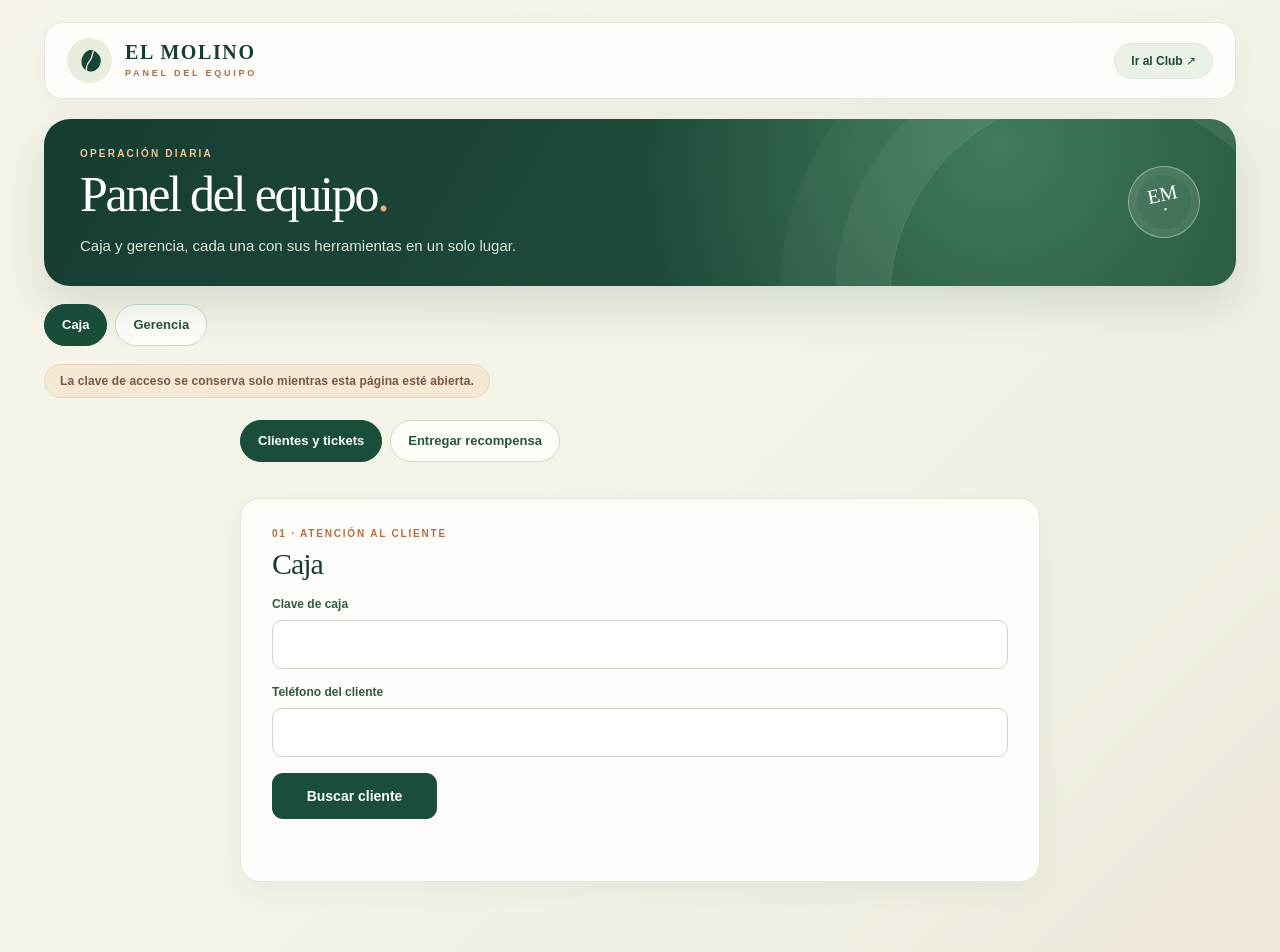
==== web/staff.html @ da28e6a2 "Simplify staff panel into task views" ====
<!doctype html>
<html lang="es-MX">
  <head>
    <meta charset="utf-8">
    <meta name="viewport" content="width=device-width, initial-scale=1">
    <meta name="robots" content="noindex">
    <title>El Molino · Equipo</title>
    <style>
      body{margin:0;background:#f5f2e9;color:#173d33;font:16px Arial,sans-serif}
      .staff-shell{max-width:1240px;margin:auto;padding:24px}
      .staff-header{display:flex;align-items:center;justify-content:space-between;gap:20px}
      .brand{display:inline-flex;align-items:center;gap:12px;text-decoration:none;color:inherit}
      .brand-mark{display:inline-grid;place-items:center;width:44px;height:44px;flex:none;border-radius:50%;background:#e7eddd;color:#173d33}
      .brand-mark svg{display:block;width:26px;height:26px}
      .brand-wordmark strong,.brand-wordmark small{display:block}
      .staff-workspace{max-width:800px;margin:auto}.staff-workspace>div{min-width:0}.card{padding:26px;margin-bottom:20px;border:1px solid #e3e7dc;border-radius:18px;background:#fffdf8}
      input,select,textarea{max-width:100%}
      @media(max-width:720px){.staff-shell{padding:16px}}
    </style>
    <link rel="stylesheet" href="./styles.css">
    <link rel="stylesheet" href="./staff.css">
    <script src="./staff.js" defer></script>
  </head>
  <body class="staff-page">
    <main class="staff-shell">
      <header class="staff-header site-header"><div class="brand"><span class="brand-mark" aria-hidden="true"><svg viewBox="0 0 64 64"><path d="M33 8c-14 5-23 17-21 31 2 13 15 21 28 16 13-5 20-18 15-31C50 11 41 7 33 8Z" fill="currentColor"/><path d="M46 13c-4 7-6 13-15 19-9 6-13 11-13 18" fill="none" stroke="#f8f2e6" stroke-width="3" stroke-linecap="round"/></svg></span><span class="brand-wordmark"><strong>EL MOLINO</strong><small>PANEL DEL EQUIPO</small></span></div><a href="./index.html">Ir al Club <span aria-hidden="true">↗</span></a></header>
      <div class="staff-intro"><div><p class="eyebrow">OPERACIÓN DIARIA</p><h1>Panel del equipo<span class="welcome-dot">.</span></h1><p class="muted">Caja y gerencia, cada una con sus herramientas en un solo lugar.</p></div><div class="staff-intro-mark" aria-hidden="true">EM<br>·</div></div>
      <nav class="staff-tabs" aria-label="Área de trabajo"><button type="button" class="active" data-staff-view="cashier-view" aria-pressed="true">Caja</button><button type="button" data-staff-view="manager-view" aria-pressed="false">Gerencia</button></nav>
      <p class="staff-security">La clave de acceso se conserva solo mientras esta página esté abierta.</p>
      <p id="staff-file-notice" class="staff-file-notice" hidden>Vista previa. Para usar caja y gerencia, abre <strong>Club.bat</strong> y entra en <strong>http://127.0.0.1:8000/staff.html</strong>.</p>

      <div class="staff-workspace">
        <div id="cashier-view" class="staff-view">
          <nav class="cashier-tabs" aria-label="Tareas de caja"><button type="button" class="active" data-cashier-view="cashier-workflow" aria-pressed="true">Clientes y tickets</button><button type="button" data-cashier-view="redemption-section" aria-pressed="false">Entregar recompensa</button></nav>
          <div id="cashier-workflow">
          <section id="cashier-section" class="card">
            <p class="eyebrow">01 · ATENCIÓN AL CLIENTE</p><h2>Caja</h2>
            <label for="cashier-key">Clave de caja</label><input id="cashier-key" type="password" autocomplete="off">
            <form id="lookup-form">
              <label for="lookup-phone">Teléfono del cliente</label><input id="lookup-phone" type="tel" required>
              <button>Buscar cliente</button>
            </form>
            <p id="lookup-message" class="message" role="status"></p>
            <div id="cashier-customer" hidden><strong id="cashier-name"></strong><p><span id="cashier-points"></span> puntos · <span id="cashier-id"></span></p></div>
            <div id="cashier-purchases" hidden><h3>Últimos tickets</h3><p id="cashier-purchases-message" class="message" role="status"></p><div id="cashier-purchases-list" class="cashier-purchases-list"></div></div>
          </section>
          <section id="new-customer-section" class="card" hidden>
            <p class="eyebrow">NUEVO CLIENTE</p><h2>Registrar al Club</h2>
            <p class="muted">Pide el nombre y confirma el teléfono con el cliente.</p>
            <form id="new-customer-form">
              <label for="new-customer-name">Nombre</label><input id="new-customer-name" autocomplete="name" required maxlength="160">
              <label for="new-customer-phone">Teléfono</label><input id="new-customer-phone" type="tel" autocomplete="tel" required maxlength="40">
              <label class="signup-consent"><input id="new-customer-consent" type="checkbox"><span>El cliente acepta recibir novedades y promociones.</span></label>
              <button>Registrar cliente</button>
            </form>
            <p id="new-customer-message" class="message" role="status"></p>
          </section>
          <section id="purchase-section" class="card" hidden>
            <p class="eyebrow">REGISTRO DE VENTA</p><h2>Registrar compra</h2>
            <form id="purchase-form">
              <label for="ticket">Número de ticket</label><div class="ticket-lookup-row"><input id="ticket" required maxlength="120"><button id="load-wansoft-ticket" type="button" class="secondary">Buscar en Wansoft</button></div>
              <div id="wansoft-preview" class="wansoft-preview" hidden><strong>Ticket encontrado</strong><p id="wansoft-summary"></p><ul id="wansoft-items"></ul><button id="assign-wansoft-ticket" type="button">Asignar puntos de este ticket</button></div>
              <p id="wansoft-message" class="message" role="status"></p>
              <div id="purchase-items" class="purchase-items"></div>
              <button id="add-purchase-item" type="button" class="secondary">+ Añadir producto</button>
              <p class="purchase-total">Total del ticket <output id="purchase-total">0.00 MXN</output></p>
              <button id="purchase-submit">Registrar ticket</button>
            </form>
            <template id="purchase-item-template"><div class="purchase-item">
              <div class="purchase-item-heading"><strong>Producto</strong><button type="button" class="remove-purchase-item">Quitar</button></div>
              <label>Nombre del producto<input class="item-product" required maxlength="180"></label>
              <div class="two-fields"><label>Cantidad<input class="item-quantity" type="number" min="0.001" step="0.001" value="1" required></label><label>Precio unitario (MXN)<input class="item-price" type="number" min="0" step="0.01" required></label></div>
            </div></template>
            <p class="muted">Revisa que el total coincida con el ticket antes de registrarlo.</p>
            <p id="purchase-message" class="message" role="status"></p>
          </section>
          </div>
          <section id="redemption-section" class="card" hidden>
            <p class="eyebrow">BENEFICIOS DEL CLUB</p><h2>Entregar recompensa</h2>
            <form id="redemption-form"><label for="redemption-code">Código de canje del cliente</label><input id="redemption-code" required><button>Verificar código</button></form>
            <p id="redemption-message" class="message" role="status"></p>
            <div id="redemption-details" hidden><strong id="redemption-reward"></strong><p><span id="redemption-customer"></span> · <span id="redemption-status"></span></p><button id="fulfill-redemption" type="button">Confirmar entrega</button></div>
          </section>
        </div>

        <div id="manager-view" class="staff-view" hidden>
          <section class="manager-access card"><p class="eyebrow">HERRAMIENTAS DE GERENCIA</p><h2>Gerencia</h2><label for="admin-key">Clave de gerencia</label><input id="admin-key" type="password" autocomplete="off"></section>
          <nav class="manager-tabs" aria-label="Herramientas de gerencia"><button type="button" class="active" data-manager-view="manager-section" aria-pressed="true">Clientes</button><button type="button" data-manager-view="reconciliation-section" aria-pressed="false">Tickets</button><button type="button" data-manager-view="rewards-section" aria-pressed="false">Recompensas</button><button type="button" data-manager-view="campaigns-section" aria-pressed="false">Campañas</button></nav>
          <section id="manager-section" class="card">
            <p class="eyebrow">CONOCE A TUS CLIENTES</p><h2>Clientes</h2>
            <label for="segment">Segmento</label><select id="segment"><option value="new">Nuevos</option><option value="active">Activos</option><option value="loyal">Frecuentes</option><option value="at_risk">En riesgo</option></select>
            <button id="load-audience" type="button">Ver audiencia</button>
            <button id="load-actions" type="button" class="secondary">Ver recomendaciones</button>
            <p id="manager-message" class="message" role="status"></p>
            <div id="manager-results" class="staff-results"></div>
          </section>
          <section id="reconciliation-section" class="card" hidden>
            <p class="eyebrow">CONTROL DE PUNTOS</p><h2>Revisión de tickets</h2>
            <p class="muted">Compara los últimos 50 tickets acreditados con las ventas cargadas desde Wansoft. Solo muestra diferencias; no modifica puntos.</p>
            <button id="load-reconciliation" type="button">Revisar tickets</button>
            <p id="reconciliation-message" class="message" role="status"></p>
            <div id="reconciliation-tools" class="reconciliation-tools" hidden>
              <label for="reconciliation-filter">Mostrar</label>
              <select id="reconciliation-filter">
                <option value="all">Todas las diferencias</option>
                <option value="pending_import">Pendientes de importar</option>
                <option value="amount_mismatch">Importe diferente</option>
                <option value="items_mismatch">Productos diferentes</option>
                <option value="unverifiable">Número no verificable</option>
              </select>
              <button id="export-reconciliation" type="button" class="secondary">Descargar CSV</button>
            </div>
            <div id="reconciliation-results" class="staff-results"></div>
          </section>
          <section id="rewards-section" class="card" hidden>
            <p class="eyebrow">RECOMPENSAS</p><h2>Nueva recompensa</h2>
            <form id="reward-form"><label for="reward-name">Nombre</label><input id="reward-name" required><label for="reward-cost">Costo en puntos</label><input id="reward-cost" type="number" min="1" step="1" required><button>Crear recompensa</button></form>
            <p id="reward-message" class="message" role="status"></p>
          </section>
          <section id="campaigns-section" class="card" hidden>
            <p class="eyebrow">COMUNICACIÓN</p><h2>Campaña por segmento</h2>
            <form id="campaign-form"><label for="campaign-name">Nombre</label><input id="campaign-name" required><label for="campaign-segment">Segmento</label><select id="campaign-segment"><option value="new">Nuevos</option><option value="active">Activos</option><option value="loyal">Frecuentes</option><option value="at_risk">En riesgo</option></select><label for="campaign-channel">Canal</label><select id="campaign-channel"><option value="push">Club</option><option value="sms">SMS y Club</option><option value="email">Email (solo en Club)</option></select><label for="campaign-text">Mensaje</label><textarea id="campaign-text" rows="3" required></textarea><button>Crear borrador</button></form>
            <p class="muted">Activar una campaña la muestra en el Club. Si eliges SMS, el envío se inicia después, por separado, y puede generar cargos.</p>
            <p id="campaign-message" class="message" role="status"></p>
            <div class="campaign-list-section"><h3>Campañas creadas</h3>
            <button id="load-campaigns" type="button">Actualizar lista</button>
            <p id="campaign-list-message" class="message" role="status"></p>
            <div id="campaign-list" class="staff-results"></div>
            </div>
          </section>
        </div>
      </div>
    </main>
  </body>
</html>
---- web/styles.css ----
:root{font-family:Arial,Helvetica,sans-serif;color:#173d33;background:#f7f3ea;font-synthesis:none}
*{box-sizing:border-box}
[hidden]{display:none!important}
html{scroll-behavior:smooth}
body{margin:0;min-width:320px;background:radial-gradient(circle at 90% 4%,#e8e6d6 0,transparent 27%),#f7f3ea}
button,input,select,textarea{font:inherit}
button{cursor:pointer}
a{color:inherit}
:focus-visible{outline:3px solid #d2894b;outline-offset:3px}
.shell{max-width:1160px;margin:auto;padding:28px 34px 20px;min-height:100vh}
.site-header{display:flex;align-items:center;justify-content:space-between;border-bottom:1px solid #ced9cc;padding-bottom:22px}
.brand{display:inline-flex;align-items:center;gap:13px;color:#173d33;text-decoration:none}
.brand-mark{display:grid;place-items:center;width:45px;height:45px;color:#174637;background:#e8eddd;border-radius:50%}
.brand-mark svg{width:28px;height:28px;transform:rotate(-18deg)}
.brand-wordmark strong,.brand-wordmark small{display:block;line-height:1.08}
.brand-wordmark strong{font-family:Georgia,serif;font-size:20px;letter-spacing:.08em}
.brand-wordmark small{margin-top:5px;font-size:9px;font-weight:800;letter-spacing:.31em;color:#a66d46}
.header-kicker,.eyebrow,.site-footer,.panel-topline{font-size:10px;font-weight:800;letter-spacing:.19em;text-transform:uppercase}
.header-kicker{color:#8a7868}
h1,h2,h3,p{margin-top:0}
h1,h2,h3{font-family:Georgia,'Times New Roman',serif;font-weight:normal;letter-spacing:-.035em}
h1{font-size:clamp(42px,5.2vw,72px);line-height:1.03}
h2{font-size:30px;line-height:1.15}
h3{font-size:21px;line-height:1.2}
.muted{color:#6d796e;line-height:1.58}
.eyebrow{color:#b86c41;margin-bottom:15px}
.login-layout{min-height:620px;display:grid;grid-template-columns:minmax(0,1.12fr) minmax(355px,.88fr);align-items:center;gap:56px;padding:55px 0 65px}
.login-story{position:relative;min-height:510px;padding-top:15px;overflow:hidden}
.login-story h1{max-width:600px;position:relative;z-index:1;margin-bottom:23px}
.login-story h1 em{font-style:italic;color:#c07149}
.story-copy{max-width:460px;position:relative;z-index:1;font-size:17px;line-height:1.7;color:#587063}
.story-steps{position:relative;z-index:1;display:flex;flex-wrap:wrap;gap:12px;margin-top:34px;max-width:520px}
.story-steps span{padding:10px 13px;border:1px solid #cbd7c9;background:#f7f3ead9;border-radius:999px;color:#416053;font-size:12px;font-weight:700;white-space:nowrap}
.story-steps b{color:#b86942;margin-right:5px}
.coffee-art{position:absolute;right:-45px;bottom:-85px;width:430px;height:430px;border-radius:50%;background:#dfebd9;opacity:.9}
.art-ring{position:absolute;border:1px solid #a8bca8;border-radius:50%}.ring-one{inset:35px}.ring-two{inset:75px}
.art-bean{position:absolute;width:91px;height:151px;background:#19513e;border-radius:50%;transform:rotate(36deg);box-shadow:inset -10px -12px 0 #2c6b51}
.art-bean:after{content:"";position:absolute;left:48%;top:9%;height:80%;width:3px;border-radius:50%;background:#ead9ac;transform:rotate(9deg)}
.bean-one{left:120px;top:109px}.bean-two{left:205px;top:190px;transform:rotate(116deg) scale(.72)}.bean-three{left:60px;top:230px;transform:rotate(-18deg) scale(.55)}
.coffee-art span{position:absolute;top:90px;right:106px;color:#c47f54;font-size:37px;transform:rotate(-15deg)}
.card{background:#fffcf7;border:1px solid #e9e9de;border-radius:22px;box-shadow:0 18px 46px #123d2b0a}
.login-panel{padding:34px 36px 25px;position:relative;z-index:2}
.panel-topline{display:flex;justify-content:space-between;color:#ac7c5b;margin-bottom:56px}
.login-panel h2{font-size:38px;margin:0 0 12px}
.login-panel>.muted{margin-bottom:34px}
label{display:block;font-size:12px;font-weight:800;color:#375348;margin:20px 0 9px}
input,select,textarea{width:100%;border:1px solid #cbd9cd;background:#fff;border-radius:10px;padding:14px 15px;font-size:15px;color:#173d33;min-height:49px}
input::placeholder{color:#9aa69c}
input:focus,select:focus,textarea:focus{border-color:#2e6d52;outline:3px solid #b2d0bb80}
button{border:0;border-radius:10px;background:#1b4d3b;color:#fff;padding:13px 18px;font-size:14px;font-weight:800;min-height:46px;transition:transform .15s,background .15s}
button:hover:not(:disabled){transform:translateY(-1px);background:#296149}
button:disabled{background:#c8d0c7;color:#617367;cursor:not-allowed}
.button-primary{width:100%;display:flex;align-items:center;justify-content:space-between;margin-top:22px}
.online-club-link{display:flex;align-items:center;justify-content:space-between;gap:12px;margin-top:17px;padding:14px 17px;border-radius:10px;background:#1b4d3b;color:#fff;font-size:14px;font-weight:800;text-decoration:none}.online-club-link:hover{background:#296149}.online-club-link[hidden]{display:none}
.link{background:transparent;color:#35654c;padding:7px 0;text-decoration:underline;min-height:auto}
.link:hover:not(:disabled){background:transparent;color:#143e2d;transform:none}
.code-actions{display:flex;flex-wrap:wrap;justify-content:space-between;align-items:center;gap:4px 14px;margin-top:8px}
.resend-code{display:block;margin-top:8px;font-size:12px;text-align:left}
.resend-code:disabled{background:transparent;color:#89958c;text-decoration:none}
.message{min-height:20px;margin:14px 0 0;font-size:13px;line-height:1.5;color:#2f7653}
.error{color:#a94132!important}
.panel-footer{border-top:1px solid #e9e9de;padding-top:18px;margin-top:25px;color:#9e8975;font-size:11px;text-align:center}
.auth-switch{display:block;margin:8px auto 0;font-size:12px}#show-registration{width:100%;display:flex;align-items:center;justify-content:space-between;gap:12px;margin-top:18px;padding:12px 15px;background:#eef3e9;border:1px solid #cbd9cd;color:#1b4d3b;text-align:left;font-size:13px}#show-registration:hover:not(:disabled){background:#e1ecde}.form-hint{margin:16px 0 4px;font-size:13px;line-height:1.5;color:#587063}.signup-consent{display:flex;align-items:start;gap:10px;font-size:12px;font-weight:normal;line-height:1.5}.signup-consent input{width:17px;height:17px;min-height:0;flex:none;margin:0;accent-color:#1b4d3b}
.site-footer{display:flex;justify-content:space-between;gap:12px;border-top:1px solid #ced9cc;padding:25px 0;color:#897c6c;font-size:9px}
.welcome{display:flex;justify-content:space-between;align-items:start;gap:20px;padding-top:56px}
.welcome h1{font-size:clamp(38px,4vw,58px);margin:0 0 8px}.welcome .muted{margin:0}.welcome-dot{color:#c0774b}
.points-card{position:relative;overflow:hidden;min-height:300px;margin:38px 0 24px;padding:35px 42px;border-radius:24px;background:linear-gradient(115deg,#183f34,#226148);color:#f8f5e9;box-shadow:0 20px 50px #173d3330}
.points-content{position:relative;z-index:1;display:flex;flex-direction:column;align-items:start}.points-card .eyebrow{color:#eac396;margin:0 0 25px}
.points-label{font-size:14px;color:#d5e4d6}.points-card strong{font-family:Georgia,serif;font-size:clamp(82px,10vw,136px);line-height:1.05;font-weight:normal;letter-spacing:-.07em}
.points-hint{font-size:13px;color:#cfddce}.points-stamp{position:absolute;z-index:1;right:37px;top:35px;width:74px;height:74px;display:grid;place-items:center;border:1px solid #b9d4bd;border-radius:50%;font-size:10px;line-height:1.15;letter-spacing:.1em;text-align:center;color:#dae8d3;transform:rotate(13deg)}
.points-art{position:absolute;width:520px;height:520px;border:1px solid #ffffff25;border-radius:50%;right:-90px;top:-125px}.points-art:before,.points-art:after{content:"";position:absolute;border:1px solid #ffffff25;border-radius:50%}.points-art:before{inset:45px}.points-art:after{inset:95px}.points-art i{position:absolute;width:95px;height:145px;border-radius:50%;background:#ffffff13;transform:rotate(35deg)}.points-art i:nth-child(1){top:155px;left:130px}.points-art i:nth-child(2){top:65px;left:280px}.points-art i:nth-child(3){top:310px;left:325px}
.section-nav{display:flex;gap:8px;overflow:auto;padding:4px 0 19px;border-bottom:1px solid #d7dfd3;margin-bottom:28px;scrollbar-width:none}.section-nav a{flex:none;text-decoration:none;color:#557164;padding:10px 16px;border-radius:999px;font-size:12px;font-weight:800}.section-nav a:hover,.section-nav a:focus{background:#e5eedf;color:#1b4d3b}
.club-grid{display:grid;grid-template-columns:minmax(0,1.55fr) minmax(290px,.85fr);align-items:start;gap:34px;margin-bottom:65px}.club-main{min-width:0}.content-section{margin-bottom:38px;scroll-margin-top:25px}
.section-heading{display:flex;align-items:end;gap:18px;margin:0 0 18px}.section-heading .eyebrow{margin-bottom:7px}.section-heading h2{margin:0}.section-rule{flex:1;height:1px;background:#d4ddd1;margin-bottom:7px}
.purchases{display:grid;gap:12px;color:#69766b;font-size:13px}.purchase{padding:20px 23px;border:1px solid #e4e7dc;border-radius:16px;background:#fffcf7;box-shadow:0 5px 17px #173d3308}.purchase-heading{display:flex;justify-content:space-between;align-items:baseline;gap:16px}.purchase h3{font-size:19px;margin:0}.purchase-heading strong{color:#173d33;white-space:nowrap}.purchase-products{color:#69766b;line-height:1.5;margin:12px 0}.purchase-points{display:inline-block;padding:6px 10px;border-radius:999px;background:#e8eddd;color:#266348;font-size:12px;font-weight:800}
.campaigns,.rewards{display:grid;gap:12px}.campaign,.reward{border-radius:16px;padding:23px;background:#fffcf7;border:1px solid #e4e7dc;box-shadow:0 5px 17px #173d3308}.campaign{background:#efe4d2;border-color:#e4d4bd}.campaign .eyebrow{margin-bottom:10px}.campaign h3,.reward h3{margin:0 0 8px}.campaign p:not(.eyebrow),.reward p{color:#69766b;font-size:13px;line-height:1.5;margin:0}.campaign button{margin-top:18px;background:#bf7048}.reward{display:flex;justify-content:space-between;align-items:center;gap:20px}.reward strong{display:block;color:#bf7048;margin-top:15px;font-size:12px;letter-spacing:.06em;overflow-wrap:anywhere}.reward button{flex:none;background:#bb7048;white-space:nowrap}.reward button:hover:not(:disabled){background:#a65e39}.reward button:disabled{background:#e2e4dc;color:#718071}
.profile{padding:28px;scroll-margin-top:25px}.profile .eyebrow{margin-bottom:7px}.profile h2{margin-bottom:9px}.profile>.muted{font-size:13px}.profile label{margin-top:16px}.profile .checkbox{display:flex;gap:10px;align-items:start;font-size:12px;line-height:1.5;font-weight:normal}.profile .checkbox input{width:17px;height:17px;min-height:0;margin:0;flex:none;accent-color:#1b4d3b}
@media(max-width:850px){.shell{padding:20px}.login-layout{gap:25px;grid-template-columns:minmax(0,1fr) minmax(320px,.9fr)}.login-story{min-height:480px}.coffee-art{width:330px;height:330px;right:-90px;bottom:-30px}.bean-one{left:100px;top:70px}.bean-two{left:170px;top:135px}.bean-three{left:30px;top:165px}.club-grid{grid-template-columns:1fr}.profile{max-width:none}}
@media(max-width:680px){.shell{padding:18px 17px}.site-header{padding-bottom:16px}.header-kicker{display:none}.brand-mark{width:39px;height:39px}.brand-wordmark strong{font-size:18px}.login-layout{display:block;padding:28px 0}.login-story{min-height:270px;padding:0}.login-story h1{font-size:clamp(39px,11vw,60px);margin-bottom:12px}.story-copy{font-size:14px;max-width:310px}.story-steps{gap:6px;margin-top:16px}.story-steps span{font-size:10px;padding:7px 9px}.coffee-art{width:250px;height:250px;right:-105px;bottom:-50px;opacity:.45}.art-bean{transform:scale(.7)}.bean-one{left:80px;top:30px}.bean-two{left:120px;top:95px}.bean-three{left:0;top:110px}.login-panel{padding:26px 23px}.panel-topline{margin-bottom:22px}.login-panel h2{font-size:32px}.welcome{padding-top:35px}.welcome h1{font-size:40px}.welcome .link{font-size:12px;white-space:nowrap}.points-card{min-height:240px;padding:28px 26px;margin-top:27px}.points-card strong{font-size:92px}.points-stamp{right:22px;top:24px;width:57px;height:57px;font-size:8px}.points-art{right:-300px}.club-grid{gap:0}.reward{align-items:start;flex-direction:column;gap:13px}.reward button{width:100%}.site-footer{font-size:8px}}
@media(max-width:380px){.story-steps span:last-child{display:none}.points-card strong{font-size:76px}.welcome h1{font-size:34px}}
---- web/staff.css ----
.staff-shell{max-width:1160px;min-height:100vh;margin:auto;padding:28px 34px 70px}
.staff-header a{font-size:12px;font-weight:800;text-decoration:none;color:#1b4d3b;border:1px solid #b9cbbd;border-radius:999px;padding:10px 16px;transition:background .15s}
.staff-header a:hover{background:#e5eedf}
.staff-intro{display:flex;align-items:center;justify-content:space-between;gap:30px;padding:47px 0 20px}
.staff-intro .eyebrow{margin-bottom:10px}.staff-intro h1{font-size:clamp(42px,4.8vw,62px);margin:0 0 8px}.staff-intro .muted{margin:0}
.staff-intro-mark{display:grid;place-items:center;width:105px;height:105px;flex:none;border-radius:50%;background:#dfeada;color:#276247;font-family:Georgia,serif;font-size:28px;line-height:.75;text-align:center;transform:rotate(-12deg)}
.staff-security{display:inline-block;padding:9px 15px;margin:0 0 29px;border:1px solid #d7dfd3;border-radius:999px;font-size:11px;font-weight:700;color:#597365}
.staff-workspace{display:grid;grid-template-columns:minmax(0,1fr) minmax(0,1fr);gap:24px;align-items:start}
.staff-workspace>div{display:grid;gap:20px;min-width:0}
.staff-workspace .card{padding:26px 28px}.staff-workspace h2{margin:0 0 14px;font-size:28px}.staff-workspace .eyebrow{margin:0 0 8px;font-size:9px}
.staff-workspace label{margin-top:16px}.staff-workspace form button{margin-top:16px}
.staff-workspace .signup-consent{display:flex;align-items:flex-start;gap:10px;font-weight:normal;line-height:1.4}
.staff-workspace .signup-consent input{width:17px;height:17px;min-height:17px;padding:0;margin:1px 0 0;flex:none}
.ticket-lookup-row{display:flex;align-items:stretch;gap:10px}.ticket-lookup-row input{min-width:0;flex:1}.staff-workspace .ticket-lookup-row button{margin:0;flex:none}.wansoft-preview{margin:14px 0 18px;padding:18px;border:1px solid #c8dac8;border-radius:14px;background:#eff5e9;color:#214b37}.wansoft-preview p{margin:8px 0;color:#536b59;font-size:13px}.wansoft-preview ul{margin:10px 0 16px;padding-left:20px;color:#3d5d47;font-size:13px;line-height:1.5}.staff-workspace .wansoft-preview button{margin:0}
.staff-workspace button{background:#1b4d3b}.staff-workspace button:hover:not(:disabled){background:#276149}.staff-workspace .secondary{background:#e5eedf;color:#1b4d3b;margin-left:8px}.staff-workspace .secondary:hover:not(:disabled){background:#d2e3ce}
.two-fields{display:grid;grid-template-columns:1fr 1fr;gap:12px}.two-fields label{min-height:28px}
.purchase-items{display:grid;gap:13px;margin-top:20px}.purchase-item{padding:17px;border:1px solid #dfE7dd;border-radius:14px;background:#f7f9f3}.purchase-item-heading{display:flex;align-items:center;justify-content:space-between;gap:12px;color:#204c38;font-size:13px}.staff-workspace .purchase-item-heading button{margin:0;padding:6px 9px;min-height:0;background:transparent;color:#9b513d;font-size:11px}.staff-workspace .purchase-item-heading button:hover:not(:disabled){background:#f4e8df}.purchase-item label{margin-top:11px}.purchase-item .two-fields label{min-height:0}.staff-workspace #add-purchase-item{margin:14px 0 0}.purchase-total{display:flex;align-items:center;justify-content:space-between;gap:12px;margin:18px 0 2px;padding-top:15px;border-top:1px solid #d9e3d9;font-size:13px;font-weight:800}.purchase-total output{font-size:18px;color:#1b4d3b}
.staff-workspace .muted{font-size:12px;margin:14px 0 0}.staff-workspace .message{margin-top:13px}
.staff-results{display:grid;gap:10px;margin-top:15px}.staff-result{padding:15px 17px;border-radius:12px;background:#f2f5ed;border:1px solid #e2e9dd}.staff-result strong{display:block;color:#204c38}.staff-result p{margin:7px 0 0;color:#6b7a6e;font-size:12px;line-height:1.5}.staff-result button{margin-top:13px;font-size:11px;padding:9px 11px;min-height:35px}
.reconciliation-result{overflow-wrap:anywhere}.reconciliation-badge{display:inline-block;margin-bottom:8px;padding:5px 9px;border-radius:999px;background:#f5e5ce;color:#835a31;font-size:10px;font-weight:800;letter-spacing:.03em}.reconciliation-result.amount_mismatch{border-color:#e7c6b6;background:#fff4ed}.reconciliation-result.amount_mismatch .reconciliation-badge{background:#f4d6c7;color:#8e3f2d}.reconciliation-result.unverifiable .reconciliation-badge{background:#e6e9dc;color:#586747}
.reconciliation-result.items_mismatch{border-color:#dfcda8;background:#fffaf0}.reconciliation-result.items_mismatch .reconciliation-badge{background:#f2e5c6;color:#735522}.reconciliation-differences{margin:10px 0 0;padding-left:19px;color:#5b665b;font-size:12px;line-height:1.55}.reconciliation-differences li+li{margin-top:3px}
.reconciliation-tools{display:flex;align-items:end;flex-wrap:wrap;gap:10px;margin-top:16px;padding:15px;border:1px solid #dce6d8;border-radius:13px;background:#f5f8f1}.reconciliation-tools[hidden]{display:none}.staff-workspace .reconciliation-tools label{flex:0 0 100%;margin:0;font-size:12px}.staff-workspace .reconciliation-tools select{flex:1;min-width:190px;margin:0}.staff-workspace .reconciliation-tools button{margin:0;white-space:nowrap}.staff-workspace .reconciliation-tools button:disabled{opacity:.5;cursor:not-allowed}
.campaign-preview{margin-top:13px;padding:15px;border:1px solid #cddfc9;border-radius:12px;background:#fffdf8}.campaign-preview[hidden]{display:none}.campaign-preview strong{font-size:13px}.campaign-preview p{white-space:pre-wrap}.staff-workspace .campaign-preview button{margin-top:13px}
.campaign-audit{margin-top:13px;padding:14px;border:1px solid #dbe5d8;border-radius:12px;background:#fff}.campaign-audit[hidden],.campaign-audit button[hidden]{display:none}.campaign-audit>p{margin:0 0 10px}.campaign-audit .staff-results{margin-top:0}.campaign-audit-row{display:flex;justify-content:space-between;gap:8px;padding:10px 12px;border-radius:9px;background:#f3f6ef;font-size:12px}.campaign-audit-row strong{font-size:12px}.campaign-audit-row span{color:#5f715f;text-align:right}.staff-workspace .campaign-audit button{margin-top:12px}
.cashier-purchases-list{display:grid;gap:9px}.cashier-purchase{padding:13px 15px;background:#f2f5ed;border:1px solid #e2e9dd;border-radius:12px}.cashier-purchase strong{color:#204c38;overflow-wrap:anywhere}.cashier-purchase p{margin:6px 0 0;color:#607166;font-size:12px;line-height:1.45;overflow-wrap:anywhere}.staff-workspace #cashier-purchases h3{font-size:19px;margin:20px 0 5px}
#cashier-customer,#redemption-details{background:#f2f5ed;border-radius:12px;padding:17px;margin-top:16px;font-size:14px}#cashier-customer p,#redemption-details p{margin:7px 0 0;color:#607166}#cashier-id{font-size:10px;word-break:break-all}
.staff-page{background:linear-gradient(135deg,#f7f3ea 0%,#f1f3e9 55%,#efe8dc 100%)}
.staff-page .staff-shell{max-width:1260px;padding-top:22px}
.staff-page .staff-header{padding:15px 22px;border:1px solid #e1e8dd;border-radius:18px;background:#fffdf9;box-shadow:0 8px 30px #173d3309}
.staff-page .staff-header a{background:#ecf1e8;border-color:#dbe7d8}
.staff-page .staff-header a:hover{background:#dce9d9}
.staff-page .staff-intro{position:relative;overflow:hidden;min-height:236px;margin:25px 0 18px;padding:43px 48px;border-radius:26px;background:radial-gradient(circle at 80% 15%,#427b5c 0,transparent 38%),linear-gradient(120deg,#173d33,#24543e);color:#fff;box-shadow:0 20px 45px #173d3324}
.staff-page .staff-intro:after{content:"";position:absolute;right:-65px;bottom:-220px;width:410px;height:410px;border:1px solid #ffffff26;border-radius:50%;box-shadow:0 0 0 55px #ffffff0b,0 0 0 110px #ffffff08;pointer-events:none}
.staff-page .staff-intro .eyebrow{color:#f0c594;letter-spacing:.22em}
.staff-page .staff-intro h1{margin-bottom:13px;max-width:650px;font-size:clamp(42px,5vw,66px);letter-spacing:-.045em}
.staff-page .staff-intro .muted{max-width:500px;color:#dbe9d9;font-size:15px;line-height:1.55}
.staff-page .staff-intro .welcome-dot{color:#e8b17a}
.staff-page .staff-intro-mark{z-index:1;width:114px;height:114px;border:1px solid #ffffff6b;background:#ffffff16;color:#fff;font-size:29px;box-shadow:inset 0 0 0 8px #ffffff0b}
.staff-page .staff-security{display:block;width:max-content;max-width:100%;margin-bottom:22px;background:#f5e8d5;border-color:#e9d6ba;color:#785842;letter-spacing:.01em;text-transform:none;font-size:12px}
.staff-file-notice{padding:15px 18px;border:1px solid #dfa88a;border-radius:13px;background:#fff0e5;color:#70442e;line-height:1.5;font-size:13px}
.staff-page .staff-workspace{gap:25px}
.staff-page .staff-workspace>div{gap:20px}
.staff-page .staff-workspace .card{padding:29px 31px;margin-bottom:0;border-color:#e0e7dc;border-radius:20px;background:#fffdf9;box-shadow:0 10px 28px #173d330b;scroll-margin-top:18px}
.staff-page .staff-workspace .card:focus-within{border-color:#b9d0b8}
.staff-page .staff-workspace h2{margin-bottom:16px;font-size:30px}
.staff-page .staff-workspace .eyebrow{font-size:10px;letter-spacing:.18em}
.staff-page .staff-workspace label{color:#315944}
.staff-page .staff-workspace input,.staff-page .staff-workspace select,.staff-page .staff-workspace textarea{border-color:#c8d7c9;background:#fff}
.staff-page .staff-workspace button{border-radius:11px}
.staff-page .staff-workspace form button:not(.secondary):not(.remove-purchase-item){min-width:165px}
.staff-page .staff-workspace #purchase-submit{width:100%;margin-top:17px}
textarea{resize:vertical;min-height:90px}
@media(max-width:680px){.staff-page .staff-shell{padding:14px 14px 42px}.staff-page .staff-header{padding:12px 14px}.staff-page .staff-intro{min-height:0;margin-top:18px;padding:29px 25px;border-radius:21px}.staff-page .staff-intro h1{font-size:39px}.staff-page .staff-intro-mark{width:61px;height:61px;font-size:17px}.staff-page .staff-workspace .card{padding:23px}}
@media(max-width:850px){.staff-shell{padding:20px}.staff-workspace{gap:16px}.staff-workspace .card{padding:23px}.staff-workspace .secondary{margin-left:0}}
@media(max-width:680px){.staff-shell{padding:18px 17px 55px}.staff-header a{font-size:10px;padding:8px 10px}.staff-intro{padding:39px 0 18px}.staff-intro-mark{width:60px;height:60px;font-size:17px}.staff-intro h1{font-size:40px}.staff-intro .muted{font-size:13px}.staff-security{border-radius:12px;line-height:1.5}.staff-workspace{grid-template-columns:1fr}.staff-workspace .card{padding:22px}.two-fields label{min-height:42px}}
@media(max-width:520px){.ticket-lookup-row{flex-direction:column}.ticket-lookup-row button{width:100%}}

/* Keep one task visible at a time; the same controls remain available in their tabs. */
.staff-page [hidden]{display:none!important}
.staff-page .staff-intro{min-height:0;margin:20px 0 18px;padding:29px 36px}
.staff-page .staff-intro h1{font-size:clamp(36px,4vw,50px)}
.staff-page .staff-intro-mark{width:72px;height:72px;font-size:20px}
.staff-page .staff-workspace{display:block;max-width:800px;margin:0 auto}
.staff-page .staff-workspace>div{display:grid;gap:18px}
.staff-page .staff-workspace .card{margin:0}
.staff-page .staff-tabs,.staff-page .cashier-tabs,.staff-page .manager-tabs{display:flex;flex-wrap:wrap;gap:8px;margin:0 0 18px}
.staff-page .staff-tabs button,.staff-page .staff-workspace .cashier-tabs button,.staff-page .staff-workspace .manager-tabs button{min-height:42px;padding:10px 17px;border:1px solid #cbdacb;border-radius:999px;background:#fffdf9;color:#24553e;font-size:13px}
.staff-page .staff-tabs button:hover,.staff-page .staff-workspace .cashier-tabs button:hover,.staff-page .staff-workspace .manager-tabs button:hover{background:#e5eee1;color:#173d33}
.staff-page .staff-tabs button.active,.staff-page .staff-workspace .cashier-tabs button.active,.staff-page .staff-workspace .manager-tabs button.active{border-color:#1b4d3b;background:#1b4d3b;color:#fff}
.staff-page #cashier-workflow{display:grid;gap:18px}
.staff-page .staff-workspace .manager-access{padding:20px 26px;background:#edf3e9;box-shadow:none}
.staff-page .manager-access h2{margin:0 0 6px;font-size:24px}
.staff-page .manager-access label{margin-top:10px}
.staff-page .manager-access input{max-width:360px}
.staff-page .manager-tabs{margin:0}
.campaign-list-section{margin-top:28px;padding-top:24px;border-top:1px solid #dfe6dc}
.campaign-list-section h3{margin:0 0 12px;font-size:21px}
@media(max-width:680px){.staff-page .staff-intro{padding:26px 23px}.staff-page .staff-intro-mark{display:none}.staff-page .staff-tabs{display:grid;grid-template-columns:1fr 1fr}.staff-page .staff-tabs button{width:100%}.staff-page .manager-tabs{display:grid;grid-template-columns:repeat(2,minmax(0,1fr))}.staff-page .staff-workspace .manager-tabs button{padding:9px 7px}.staff-page .staff-workspace .manager-access{padding:20px 23px}}
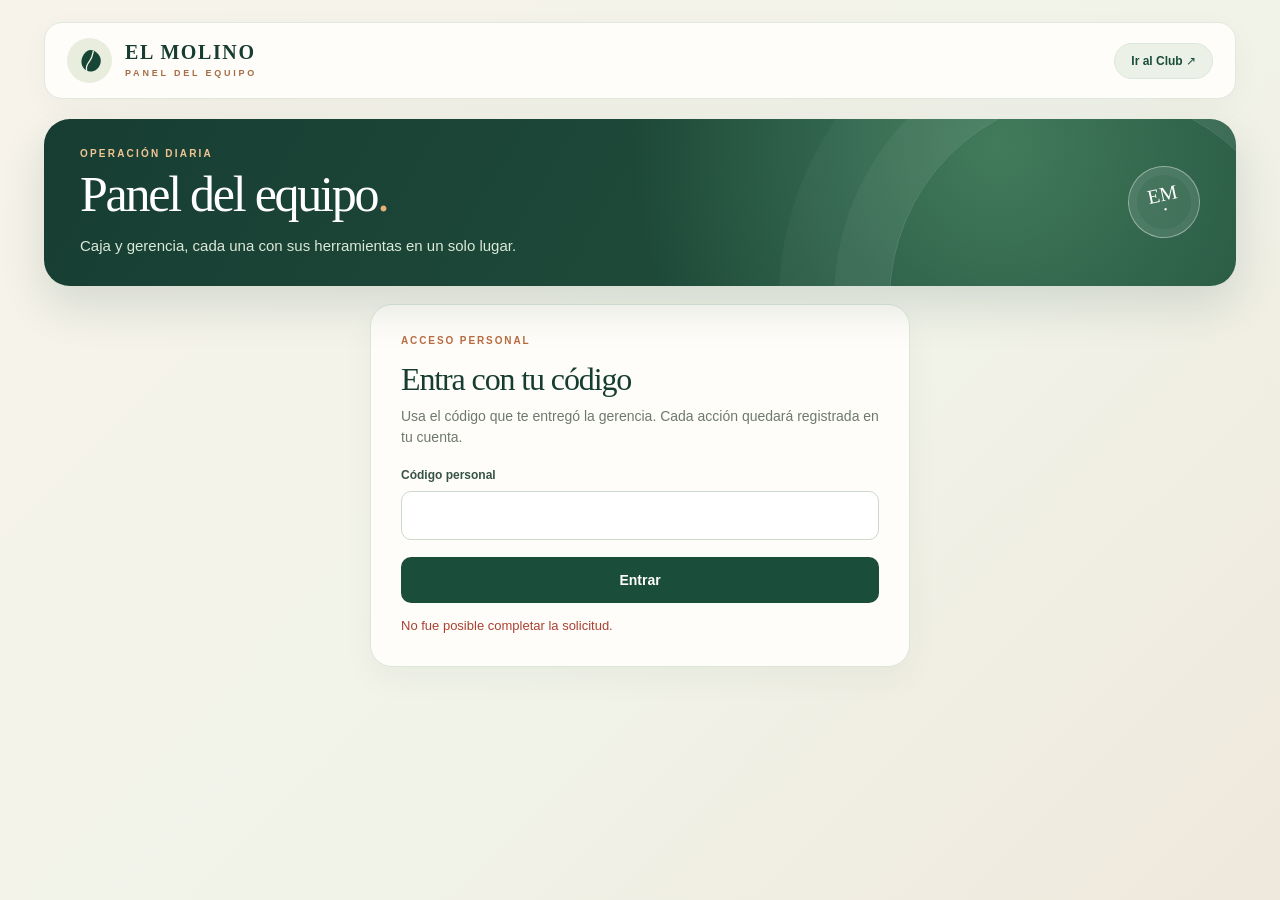
==== commit 77c5e173: "Add personal staff sign-in and team management UI" ====
--- a/web/staff.html
+++ b/web/staff.html
@@ -23,19 +23,18 @@
   </head>
   <body class="staff-page">
     <main class="staff-shell">
-      <header class="staff-header site-header"><div class="brand"><span class="brand-mark" aria-hidden="true"><svg viewBox="0 0 64 64"><path d="M33 8c-14 5-23 17-21 31 2 13 15 21 28 16 13-5 20-18 15-31C50 11 41 7 33 8Z" fill="currentColor"/><path d="M46 13c-4 7-6 13-15 19-9 6-13 11-13 18" fill="none" stroke="#f8f2e6" stroke-width="3" stroke-linecap="round"/></svg></span><span class="brand-wordmark"><strong>EL MOLINO</strong><small>PANEL DEL EQUIPO</small></span></div><a href="./index.html">Ir al Club <span aria-hidden="true">↗</span></a></header>
+      <header class="staff-header site-header"><div class="brand"><span class="brand-mark" aria-hidden="true"><svg viewBox="0 0 64 64"><path d="M33 8c-14 5-23 17-21 31 2 13 15 21 28 16 13-5 20-18 15-31C50 11 41 7 33 8Z" fill="currentColor"/><path d="M46 13c-4 7-6 13-15 19-9 6-13 11-13 18" fill="none" stroke="#f8f2e6" stroke-width="3" stroke-linecap="round"/></svg></span><span class="brand-wordmark"><strong>EL MOLINO</strong><small>PANEL DEL EQUIPO</small></span></div><div class="staff-account" id="staff-account" hidden><strong id="staff-account-name"></strong><button id="staff-logout" type="button" class="secondary">Salir</button></div><a href="./index.html">Ir al Club <span aria-hidden="true">↗</span></a></header>
       <div class="staff-intro"><div><p class="eyebrow">OPERACIÓN DIARIA</p><h1>Panel del equipo<span class="welcome-dot">.</span></h1><p class="muted">Caja y gerencia, cada una con sus herramientas en un solo lugar.</p></div><div class="staff-intro-mark" aria-hidden="true">EM<br>·</div></div>
-      <nav class="staff-tabs" aria-label="Área de trabajo"><button type="button" class="active" data-staff-view="cashier-view" aria-pressed="true">Caja</button><button type="button" data-staff-view="manager-view" aria-pressed="false">Gerencia</button></nav>
-      <p class="staff-security">La clave de acceso se conserva solo mientras esta página esté abierta.</p>
+      <section id="staff-login" class="card staff-login-card"><p class="eyebrow">ACCESO PERSONAL</p><h2>Entra con tu código</h2><p class="muted">Usa el código que te entregó la gerencia. Cada acción quedará registrada en tu cuenta.</p><form id="staff-login-form"><label for="staff-code">Código personal</label><input id="staff-code" autocomplete="off" autocapitalize="characters" required><button>Entrar</button></form><p id="staff-login-message" class="message" role="status"></p><details id="staff-bootstrap" hidden><summary>Crear la cuenta principal</summary><form id="staff-bootstrap-form"><label for="owner-name">Tu nombre</label><input id="owner-name" required maxlength="160"><label for="owner-key">Clave actual de gerencia</label><input id="owner-key" type="password" required autocomplete="off"><button>Crear cuenta</button></form></details><details id="staff-recovery" hidden><summary>Recuperar código principal</summary><form id="staff-recovery-form"><label for="recovery-key">Clave actual de gerencia</label><input id="recovery-key" type="password" required autocomplete="off"><button>Generar nuevo código</button></form></details><div id="bootstrap-code-box" class="staff-code-box" hidden></div></section>
+      <nav class="staff-tabs" aria-label="Área de trabajo" hidden><button type="button" class="active" data-staff-view="cashier-view" aria-pressed="true">Caja</button><button type="button" data-staff-view="manager-view" aria-pressed="false">Gerencia</button></nav>
       <p id="staff-file-notice" class="staff-file-notice" hidden>Vista previa. Para usar caja y gerencia, abre <strong>Club.bat</strong> y entra en <strong>http://127.0.0.1:8000/staff.html</strong>.</p>
 
-      <div class="staff-workspace">
+      <div class="staff-workspace" hidden>
         <div id="cashier-view" class="staff-view">
           <nav class="cashier-tabs" aria-label="Tareas de caja"><button type="button" class="active" data-cashier-view="cashier-workflow" aria-pressed="true">Clientes y tickets</button><button type="button" data-cashier-view="redemption-section" aria-pressed="false">Entregar recompensa</button></nav>
           <div id="cashier-workflow">
           <section id="cashier-section" class="card">
             <p class="eyebrow">01 · ATENCIÓN AL CLIENTE</p><h2>Caja</h2>
-            <label for="cashier-key">Clave de caja</label><input id="cashier-key" type="password" autocomplete="off">
             <form id="lookup-form">
               <label for="lookup-phone">Teléfono del cliente</label><input id="lookup-phone" type="tel" required>
               <button>Buscar cliente</button>
@@ -84,8 +83,7 @@
         </div>
 
         <div id="manager-view" class="staff-view" hidden>
-          <section class="manager-access card"><p class="eyebrow">HERRAMIENTAS DE GERENCIA</p><h2>Gerencia</h2><label for="admin-key">Clave de gerencia</label><input id="admin-key" type="password" autocomplete="off"></section>
-          <nav class="manager-tabs" aria-label="Herramientas de gerencia"><button type="button" class="active" data-manager-view="manager-section" aria-pressed="true">Clientes</button><button type="button" data-manager-view="reconciliation-section" aria-pressed="false">Tickets</button><button type="button" data-manager-view="rewards-section" aria-pressed="false">Recompensas</button><button type="button" data-manager-view="campaigns-section" aria-pressed="false">Campañas</button></nav>
+          <nav class="manager-tabs" aria-label="Herramientas de gerencia"><button type="button" class="active" data-manager-view="manager-section" data-permission="analytics" aria-pressed="true">Clientes</button><button type="button" data-manager-view="reconciliation-section" data-permission="analytics" aria-pressed="false">Tickets</button><button type="button" data-manager-view="rewards-section" data-permission="rewards" aria-pressed="false">Recompensas</button><button type="button" data-manager-view="campaigns-section" data-permission="campaigns" aria-pressed="false">Campañas</button><button type="button" data-manager-view="team-section" data-permission="owner" aria-pressed="false">Equipo</button></nav>
           <section id="manager-section" class="card">
             <p class="eyebrow">CONOCE A TUS CLIENTES</p><h2>Clientes</h2>
             <label for="segment">Segmento</label><select id="segment"><option value="new">Nuevos</option><option value="active">Activos</option><option value="loyal">Frecuentes</option><option value="at_risk">En riesgo</option></select>
@@ -128,6 +126,7 @@
             <div id="campaign-list" class="staff-results"></div>
             </div>
           </section>
+          <section id="team-section" class="card" hidden><p class="eyebrow">ACCESO Y CONTROL</p><h2>Equipo</h2><p class="muted">Crea un código personal y elige las tareas permitidas. El código se muestra una sola vez.</p><form id="team-create-form"><label for="team-name">Nombre del empleado</label><input id="team-name" required maxlength="160"><fieldset class="team-permissions"><legend>Permisos</legend><label><input type="checkbox" name="permission" value="cashier" checked> Caja y tickets</label><label><input type="checkbox" name="permission" value="analytics"> Analítica y revisión</label><label><input type="checkbox" name="permission" value="rewards"> Recompensas</label><label><input type="checkbox" name="permission" value="campaigns"> Campañas</label></fieldset><button>Crear empleado</button></form><p id="team-message" class="message" role="status"></p><div id="team-code-box" class="staff-code-box" hidden></div><h3>Empleados</h3><div id="team-list" class="staff-results"></div><div class="campaign-list-section"><h3>Acciones recientes</h3><button id="load-staff-actions" type="button" class="secondary">Actualizar acciones</button><div id="staff-actions" class="staff-results"></div></div></section>
         </div>
       </div>
     </main>
--- a/web/staff.css
+++ b/web/staff.css
@@ -76,3 +76,18 @@
 .campaign-list-section{margin-top:28px;padding-top:24px;border-top:1px solid #dfe6dc}
 .campaign-list-section h3{margin:0 0 12px;font-size:21px}
 @media(max-width:680px){.staff-page .staff-intro{padding:26px 23px}.staff-page .staff-intro-mark{display:none}.staff-page .staff-tabs{display:grid;grid-template-columns:1fr 1fr}.staff-page .staff-tabs button{width:100%}.staff-page .manager-tabs{display:grid;grid-template-columns:repeat(2,minmax(0,1fr))}.staff-page .staff-workspace .manager-tabs button{padding:9px 7px}.staff-page .staff-workspace .manager-access{padding:20px 23px}}
+.staff-login-card{max-width:540px;margin:0 auto 24px;padding:30px;border:1px solid #dce7da;border-radius:22px;background:#fffdf9;box-shadow:0 12px 32px #173d330b}
+.staff-login-card h2{margin:0 0 8px;font-size:32px}.staff-login-card .muted{font-size:14px;line-height:1.5}
+.staff-login-card label{margin-top:20px}.staff-login-card button{margin-top:17px;width:100%}
+.staff-login-card details{margin-top:22px;padding-top:18px;border-top:1px solid #e1e8dd}.staff-login-card summary{cursor:pointer;font-size:13px;font-weight:800;color:#28553d}
+.staff-login-card .message{margin-top:13px}.staff-account{display:flex;align-items:center;gap:12px;margin-left:auto;margin-right:16px;font-size:12px}
+.staff-account button{min-height:35px;padding:7px 12px;font-size:11px;background:#e5eedf;color:#1b4d3b}
+.staff-code-box{margin-top:16px;padding:16px;border:1px solid #bfdbc3;border-radius:13px;background:#edf6e9;overflow-wrap:anywhere}
+.staff-code-box p{margin:0 0 8px;font-size:12px}.staff-code-box strong{font-size:20px;letter-spacing:.08em}
+.team-permissions{display:grid;gap:9px;margin-top:20px;padding:14px;border:1px solid #dce6d8;border-radius:12px}
+.team-permissions legend{padding:0 5px;font-weight:800}.team-permissions label,.team-choices label{display:flex;align-items:center;gap:7px;margin:0;font-size:13px;font-weight:500}
+.team-permissions input,.team-choices input{width:17px;height:17px;min-height:17px;margin:0}
+.team-choices{display:flex;flex-wrap:wrap;gap:10px 17px;margin-top:12px}.team-actions{display:flex;flex-wrap:wrap;gap:8px;margin-top:12px}
+.staff-page .staff-workspace .team-actions button{margin:0;padding:9px 11px;min-height:36px;font-size:11px}
+.staff-page .staff-workspace #team-section h3{margin:25px 0 8px}
+@media(max-width:680px){.staff-login-card{padding:22px}.staff-account{margin-right:8px}.staff-account strong{max-width:90px;overflow:hidden;text-overflow:ellipsis;white-space:nowrap}.staff-page .staff-header>a{display:none}}
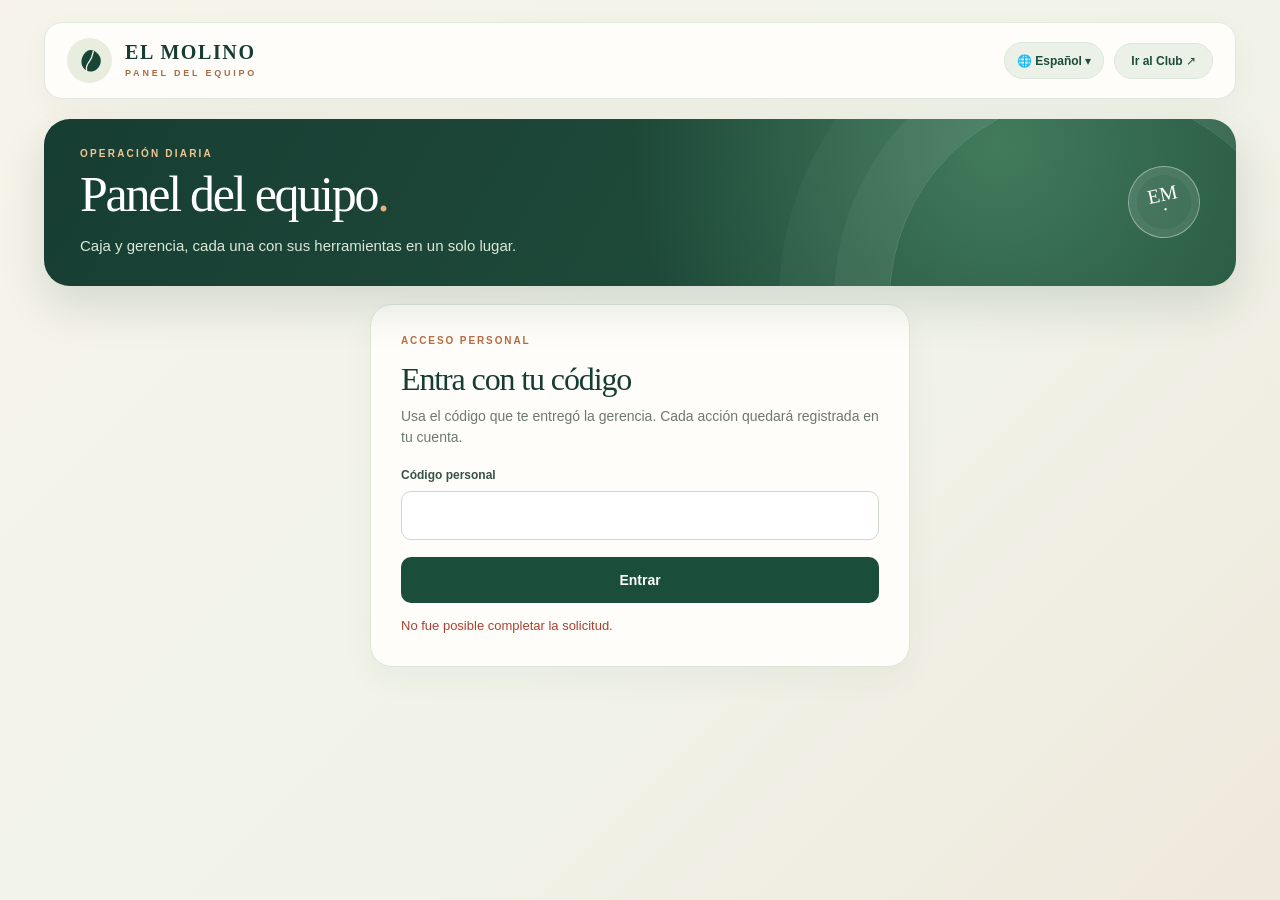
==== commit 73040639: "Add Russian Spanish English staff language switch" ====
--- a/web/staff.html
+++ b/web/staff.html
@@ -19,11 +19,12 @@
     </style>
     <link rel="stylesheet" href="./styles.css">
     <link rel="stylesheet" href="./staff.css">
+    <script src="./staff-i18n.js" defer></script>
     <script src="./staff.js" defer></script>
   </head>
   <body class="staff-page">
     <main class="staff-shell">
-      <header class="staff-header site-header"><div class="brand"><span class="brand-mark" aria-hidden="true"><svg viewBox="0 0 64 64"><path d="M33 8c-14 5-23 17-21 31 2 13 15 21 28 16 13-5 20-18 15-31C50 11 41 7 33 8Z" fill="currentColor"/><path d="M46 13c-4 7-6 13-15 19-9 6-13 11-13 18" fill="none" stroke="#f8f2e6" stroke-width="3" stroke-linecap="round"/></svg></span><span class="brand-wordmark"><strong>EL MOLINO</strong><small>PANEL DEL EQUIPO</small></span></div><div class="staff-account" id="staff-account" hidden><strong id="staff-account-name"></strong><button id="staff-logout" type="button" class="secondary">Salir</button></div><a href="./index.html">Ir al Club <span aria-hidden="true">↗</span></a></header>
+      <header class="staff-header site-header"><div class="brand"><span class="brand-mark" aria-hidden="true"><svg viewBox="0 0 64 64"><path d="M33 8c-14 5-23 17-21 31 2 13 15 21 28 16 13-5 20-18 15-31C50 11 41 7 33 8Z" fill="currentColor"/><path d="M46 13c-4 7-6 13-15 19-9 6-13 11-13 18" fill="none" stroke="#f8f2e6" stroke-width="3" stroke-linecap="round"/></svg></span><span class="brand-wordmark"><strong>EL MOLINO</strong><small>PANEL DEL EQUIPO</small></span></div><div class="staff-header-actions"><div class="staff-account" id="staff-account" hidden><strong id="staff-account-name"></strong><button id="staff-logout" type="button" class="secondary">Salir</button></div><div class="staff-language"><button id="staff-language-button" type="button" aria-haspopup="true" aria-expanded="false" aria-controls="staff-language-menu" aria-label="Cambiar idioma">🌐 <span id="staff-language-current">Español</span> <span aria-hidden="true">▾</span></button><div id="staff-language-menu" class="staff-language-menu" hidden><button type="button" data-language="es">Español</button><button type="button" data-language="ru">Русский</button><button type="button" data-language="en">English</button></div></div><a href="./index.html">Ir al Club <span aria-hidden="true">↗</span></a></div></header>
       <div class="staff-intro"><div><p class="eyebrow">OPERACIÓN DIARIA</p><h1>Panel del equipo<span class="welcome-dot">.</span></h1><p class="muted">Caja y gerencia, cada una con sus herramientas en un solo lugar.</p></div><div class="staff-intro-mark" aria-hidden="true">EM<br>·</div></div>
       <section id="staff-login" class="card staff-login-card"><p class="eyebrow">ACCESO PERSONAL</p><h2>Entra con tu código</h2><p class="muted">Usa el código que te entregó la gerencia. Cada acción quedará registrada en tu cuenta.</p><form id="staff-login-form"><label for="staff-code">Código personal</label><input id="staff-code" autocomplete="off" autocapitalize="characters" required><button>Entrar</button></form><p id="staff-login-message" class="message" role="status"></p><details id="staff-bootstrap" hidden><summary>Crear la cuenta principal</summary><form id="staff-bootstrap-form"><label for="owner-name">Tu nombre</label><input id="owner-name" required maxlength="160"><label for="owner-key">Clave actual de gerencia</label><input id="owner-key" type="password" required autocomplete="off"><button>Crear cuenta</button></form></details><details id="staff-recovery" hidden><summary>Recuperar código principal</summary><form id="staff-recovery-form"><label for="recovery-key">Clave actual de gerencia</label><input id="recovery-key" type="password" required autocomplete="off"><button>Generar nuevo código</button></form></details><div id="bootstrap-code-box" class="staff-code-box" hidden></div></section>
       <nav class="staff-tabs" aria-label="Área de trabajo" hidden><button type="button" class="active" data-staff-view="cashier-view" aria-pressed="true">Caja</button><button type="button" data-staff-view="manager-view" aria-pressed="false">Gerencia</button></nav>
--- a/web/staff.css
+++ b/web/staff.css
@@ -29,6 +29,15 @@
 .staff-page .staff-header{padding:15px 22px;border:1px solid #e1e8dd;border-radius:18px;background:#fffdf9;box-shadow:0 8px 30px #173d3309}
 .staff-page .staff-header a{background:#ecf1e8;border-color:#dbe7d8}
 .staff-page .staff-header a:hover{background:#dce9d9}
+.staff-header-actions{display:flex;align-items:center;gap:10px;margin-left:auto}
+.staff-page .staff-account{margin:0}
+.staff-language{position:relative;flex:none}
+.staff-page .staff-language>button{width:auto;min-height:37px;padding:8px 12px;border:1px solid #dbe7d8;border-radius:999px;background:#ecf1e8;color:#1b4d3b;font-size:12px;font-weight:800;white-space:nowrap}
+.staff-page .staff-language>button:hover{background:#dce9d9}
+.staff-language-menu{position:absolute;top:calc(100% + 6px);right:0;z-index:20;min-width:150px;padding:5px;border:1px solid #dbe7d8;border-radius:13px;background:#fffdf9;box-shadow:0 12px 30px #173d3326}
+.staff-language-menu[hidden]{display:none}
+.staff-page .staff-language-menu button{display:block;width:100%;min-height:37px;margin:0;padding:8px 11px;border:0;border-radius:8px;background:transparent;color:#173d33;text-align:left;font-size:12px;font-weight:700}
+.staff-page .staff-language-menu button:hover,.staff-page .staff-language-menu button:focus-visible{background:#ecf1e8}
 .staff-page .staff-intro{position:relative;overflow:hidden;min-height:236px;margin:25px 0 18px;padding:43px 48px;border-radius:26px;background:radial-gradient(circle at 80% 15%,#427b5c 0,transparent 38%),linear-gradient(120deg,#173d33,#24543e);color:#fff;box-shadow:0 20px 45px #173d3324}
 .staff-page .staff-intro:after{content:"";position:absolute;right:-65px;bottom:-220px;width:410px;height:410px;border:1px solid #ffffff26;border-radius:50%;box-shadow:0 0 0 55px #ffffff0b,0 0 0 110px #ffffff08;pointer-events:none}
 .staff-page .staff-intro .eyebrow{color:#f0c594;letter-spacing:.22em}
@@ -91,3 +100,5 @@
 .staff-page .staff-workspace .team-actions button{margin:0;padding:9px 11px;min-height:36px;font-size:11px}
 .staff-page .staff-workspace #team-section h3{margin:25px 0 8px}
 @media(max-width:680px){.staff-login-card{padding:22px}.staff-account{margin-right:8px}.staff-account strong{max-width:90px;overflow:hidden;text-overflow:ellipsis;white-space:nowrap}.staff-page .staff-header>a{display:none}}
+@media(max-width:680px){.staff-header-actions{gap:6px}.staff-page .staff-header-actions>a{display:none}.staff-page .staff-language>button{padding:7px 9px;font-size:11px}.staff-page .staff-account strong{max-width:76px;overflow:hidden;text-overflow:ellipsis;white-space:nowrap}}
+@media(max-width:520px){.staff-page .staff-header{flex-wrap:wrap}.staff-header-actions{width:100%;justify-content:flex-end}}
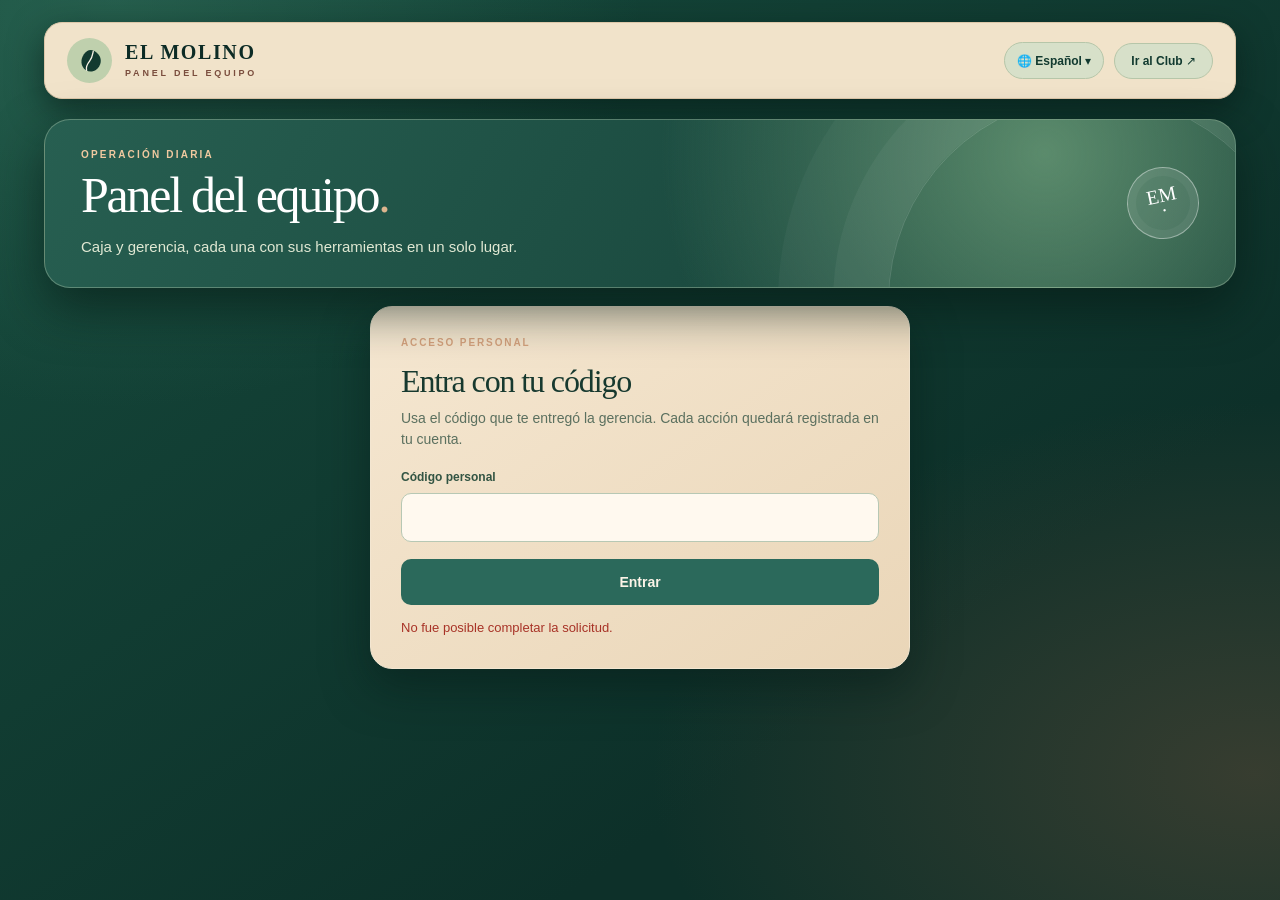
==== commit de6a64d5: "Apply botanical palette across Club and staff site" ====
--- a/web/staff.html
+++ b/web/staff.html
@@ -13,12 +13,13 @@
       .brand-mark{display:inline-grid;place-items:center;width:44px;height:44px;flex:none;border-radius:50%;background:#e7eddd;color:#173d33}
       .brand-mark svg{display:block;width:26px;height:26px}
       .brand-wordmark strong,.brand-wordmark small{display:block}
-      .staff-workspace{max-width:800px;margin:auto}.staff-workspace>div{min-width:0}.card{padding:26px;margin-bottom:20px;border:1px solid #e3e7dc;border-radius:18px;background:#fffdf8}
+      .staff-workspace{max-width:1200px;margin:auto}.staff-workspace>div{min-width:0}.card{padding:26px;margin-bottom:20px;border:1px solid #e3e7dc;border-radius:18px;background:#fffdf8}
       input,select,textarea{max-width:100%}
       @media(max-width:720px){.staff-shell{padding:16px}}
     </style>
     <link rel="stylesheet" href="./styles.css">
     <link rel="stylesheet" href="./staff.css">
+    <link rel="stylesheet" href="./theme.css">
     <script src="./staff-i18n.js" defer></script>
     <script src="./staff.js" defer></script>
   </head>
@@ -84,7 +85,8 @@
         </div>
 
         <div id="manager-view" class="staff-view" hidden>
-          <nav class="manager-tabs" aria-label="Herramientas de gerencia"><button type="button" class="active" data-manager-view="manager-section" data-permission="analytics" aria-pressed="true">Clientes</button><button type="button" data-manager-view="reconciliation-section" data-permission="analytics" aria-pressed="false">Tickets</button><button type="button" data-manager-view="rewards-section" data-permission="rewards" aria-pressed="false">Recompensas</button><button type="button" data-manager-view="campaigns-section" data-permission="campaigns" aria-pressed="false">Campañas</button><button type="button" data-manager-view="team-section" data-permission="owner" aria-pressed="false">Equipo</button></nav>
+          <nav class="manager-tabs" aria-label="Herramientas de gerencia"><button type="button" class="active" data-manager-view="overview-section" data-permission="overview" aria-pressed="true">Inicio</button><button type="button" data-manager-view="manager-section" data-permission="analytics" aria-pressed="false">Clientes</button><button type="button" data-manager-view="reconciliation-section" data-permission="analytics" aria-pressed="false">Tickets</button><button type="button" data-manager-view="rewards-section" data-permission="rewards" aria-pressed="false">Recompensas</button><button type="button" data-manager-view="campaigns-section" data-permission="campaigns" aria-pressed="false">Campañas</button><button type="button" data-manager-view="team-section" data-permission="owner" aria-pressed="false">Equipo</button></nav>
+          <section id="overview-section" class="card"><p class="eyebrow">CENTRO DE CONTROL</p><h2>Programa de puntos</h2><p class="muted">Todo el recorrido del Club en un lugar: clientes, tickets, recompensas, campañas y equipo.</p><div class="overview-grid"><button type="button" data-jump-manager="manager-section" data-permission="analytics"><span>01 · CLIENTES</span><strong>Conoce a tu comunidad</strong><small>Segmentos y recomendaciones →</small></button><button type="button" data-jump-manager="reconciliation-section" data-permission="analytics"><span>02 · TICKETS</span><strong>Comprueba los puntos</strong><small>Ventas y diferencias Wansoft →</small></button><button type="button" data-jump-manager="rewards-section" data-permission="rewards"><span>03 · RECOMPENSAS</span><strong>Gestiona el catálogo</strong><small><span id="overview-reward-count">Ver recompensas</span> →</small></button><button type="button" data-jump-manager="campaigns-section" data-permission="campaigns"><span>04 · CAMPAÑAS</span><strong>Vuelve a conectar</strong><small>Borradores y envíos →</small></button><button type="button" data-jump-manager="team-section" data-permission="owner"><span>05 · EQUIPO</span><strong>Controla el acceso</strong><small>Permisos y acciones →</small></button></div></section>
           <section id="manager-section" class="card">
             <p class="eyebrow">CONOCE A TUS CLIENTES</p><h2>Clientes</h2>
             <label for="segment">Segmento</label><select id="segment"><option value="new">Nuevos</option><option value="active">Activos</option><option value="loyal">Frecuentes</option><option value="at_risk">En riesgo</option></select>
@@ -112,9 +114,8 @@
             <div id="reconciliation-results" class="staff-results"></div>
           </section>
           <section id="rewards-section" class="card" hidden>
-            <p class="eyebrow">RECOMPENSAS</p><h2>Nueva recompensa</h2>
-            <form id="reward-form"><label for="reward-name">Nombre</label><input id="reward-name" required><label for="reward-cost">Costo en puntos</label><input id="reward-cost" type="number" min="1" step="1" required><button>Crear recompensa</button></form>
-            <p id="reward-message" class="message" role="status"></p>
+            <p class="eyebrow">RECOMPENSAS</p><h2>Catálogo de recompensas</h2><p class="muted">Las recompensas activas aparecen en el Club del cliente. Las pausadas se conservan aquí y pueden reactivarse.</p>
+            <div class="reward-layout"><div class="reward-catalog"><div class="reward-list-heading"><h3>Recompensas creadas</h3><button id="load-rewards" type="button" class="secondary">Actualizar lista</button></div><p id="reward-list-message" class="message" role="status"></p><div id="reward-list" class="reward-list"></div></div><div class="reward-editor"><h3>Nueva recompensa</h3><form id="reward-form"><label for="reward-name">Nombre</label><input id="reward-name" required maxlength="160"><label for="reward-description">Descripción para el cliente</label><textarea id="reward-description" rows="3" maxlength="500"></textarea><label for="reward-cost">Costo en puntos</label><input id="reward-cost" type="number" min="1" step="1" required><button>Crear recompensa</button></form><p id="reward-message" class="message" role="status"></p></div></div>
           </section>
           <section id="campaigns-section" class="card" hidden>
             <p class="eyebrow">COMUNICACIÓN</p><h2>Campaña por segmento</h2>
--- a/web/staff.css
+++ b/web/staff.css
@@ -102,3 +102,49 @@
 @media(max-width:680px){.staff-login-card{padding:22px}.staff-account{margin-right:8px}.staff-account strong{max-width:90px;overflow:hidden;text-overflow:ellipsis;white-space:nowrap}.staff-page .staff-header>a{display:none}}
 @media(max-width:680px){.staff-header-actions{gap:6px}.staff-page .staff-header-actions>a{display:none}.staff-page .staff-language>button{padding:7px 9px;font-size:11px}.staff-page .staff-account strong{max-width:76px;overflow:hidden;text-overflow:ellipsis;white-space:nowrap}}
 @media(max-width:520px){.staff-page .staff-header{flex-wrap:wrap}.staff-header-actions{width:100%;justify-content:flex-end}}
+
+/* Signed-in control center: compact navigation and a broad working canvas. */
+.staff-page.staff-signed-in .staff-intro{display:none}
+.staff-page.staff-signed-in .staff-shell{max-width:1320px;padding-top:18px}
+.staff-page.staff-signed-in .staff-header{margin-bottom:20px}
+.staff-page.staff-signed-in .staff-tabs{max-width:1200px;margin:0 auto 12px;padding:5px;background:#e7ece2;border-radius:14px;width:max-content}
+.staff-page.staff-signed-in .staff-tabs button{border:0;border-radius:10px;min-height:38px;padding:8px 23px;background:transparent}
+.staff-page.staff-signed-in .staff-tabs button.active{background:#1b4d3b;color:#fff;box-shadow:0 3px 9px #143a2b2b}
+.staff-page .staff-workspace{max-width:1200px}
+.staff-page #manager-view{grid-template-columns:215px minmax(0,1fr);align-items:start;gap:20px}
+.staff-page #manager-view>.manager-tabs{grid-column:1;grid-row:1;display:grid;align-content:start;gap:5px;margin:0;padding:11px;background:#fffdf9;border:1px solid #e0e7dc;border-radius:18px;position:sticky;top:18px;box-shadow:0 10px 28px #173d330b}
+.staff-page #manager-view>.manager-tabs button{width:100%;justify-content:flex-start;text-align:left;border:0;border-radius:10px;background:transparent;padding:11px 15px;color:#315944;font-weight:700}
+.staff-page #manager-view>.manager-tabs button:hover{background:#eaf0e6}
+.staff-page #manager-view>.manager-tabs button.active{background:#1b4d3b;color:#fff}
+.staff-page #manager-view>section{grid-column:2;min-width:0}
+.staff-page #manager-view>section h2{margin-bottom:6px}
+.staff-page #manager-view>section>.muted{font-size:14px;line-height:1.5;margin:0 0 20px}
+.overview-grid{display:grid;grid-template-columns:repeat(2,minmax(0,1fr));gap:12px;margin-top:26px}
+.staff-page .staff-workspace .overview-grid button{display:grid;gap:7px;min-height:134px;text-align:left;padding:20px;border:1px solid #dce6d8;border-radius:16px;background:#f5f7f0;color:#173d33}
+.staff-page .staff-workspace .overview-grid button:hover{background:#e7efe2;border-color:#b8d0b9}
+.overview-grid button span{font-size:10px;letter-spacing:.14em;color:#bf714d;font-weight:800}
+.overview-grid button strong{font-family:Georgia,serif;font-size:23px;font-weight:500;line-height:1.15}
+.overview-grid button small{font-size:12px;color:#527261}
+.overview-grid button small span{font-size:12px;letter-spacing:0;color:inherit}
+.reward-layout{display:grid;grid-template-columns:minmax(0,1.35fr) minmax(270px,.85fr);gap:20px;margin-top:22px;align-items:start}
+.reward-editor{padding:22px;border-radius:16px;background:#f2f5ee;border:1px solid #dde8da}
+.reward-editor h3,.reward-list-heading h3{margin:0;font-family:Georgia,serif;font-size:23px;font-weight:500}
+.staff-page .staff-workspace .reward-editor label{margin-top:14px}
+.staff-page .staff-workspace .reward-editor button{width:100%;margin-top:18px}
+.reward-list-heading{display:flex;align-items:center;justify-content:space-between;gap:12px}
+.staff-page .staff-workspace .reward-list-heading button{margin:0;padding:9px 12px;min-height:36px;font-size:11px}
+.reward-list{display:grid;gap:11px;margin-top:14px}
+.reward-card{padding:18px;border:1px solid #dce6d8;border-radius:15px;background:#fff}
+.reward-card-header{display:flex;align-items:start;justify-content:space-between;gap:10px}
+.reward-card h4{font-family:Georgia,serif;font-size:22px;font-weight:500;line-height:1.2;margin:0}
+.reward-state{flex:none;padding:5px 9px;border-radius:99px;font-size:11px;font-weight:800}
+.reward-state.is-active{background:#e4f0df;color:#235d3b}.reward-state.is-paused{background:#f3e9df;color:#9a603f}
+.reward-card p{font-size:13px;margin:10px 0 0}.reward-card .reward-description{color:#5d7263;line-height:1.45}
+.reward-actions{display:flex;flex-wrap:wrap;gap:8px;margin-top:14px}
+.staff-page .staff-workspace .reward-actions button{margin:0;padding:8px 12px;min-height:34px;font-size:11px}
+.reward-inline-editor{display:grid;gap:2px;margin-top:16px;padding-top:14px;border-top:1px solid #e3ebe1}
+.staff-page .staff-workspace .reward-inline-editor label{margin:8px 0 0}
+.staff-page .staff-workspace .reward-inline-editor button{justify-self:start}
+.reward-empty{padding:24px;border:1px dashed #cbdacb;border-radius:14px;color:#5e7464;background:#f9faf6;font-size:13px}
+@media(max-width:900px){.staff-page #manager-view{grid-template-columns:1fr}.staff-page #manager-view>.manager-tabs{grid-column:1;grid-row:auto;position:static;display:flex;flex-wrap:wrap}.staff-page #manager-view>.manager-tabs button{width:auto}.staff-page #manager-view>section{grid-column:1}.reward-layout{grid-template-columns:1fr}}
+@media(max-width:600px){.overview-grid{grid-template-columns:1fr}.staff-page .staff-workspace .overview-grid button{min-height:105px}.staff-page #manager-view>.manager-tabs{display:grid;grid-template-columns:repeat(2,minmax(0,1fr))}.staff-page #manager-view>.manager-tabs button{width:100%}.reward-list-heading{align-items:start;flex-direction:column}.staff-page.staff-signed-in .staff-shell{padding:14px}}
--- a/web/theme.css
+++ b/web/theme.css
@@ -0,0 +1,188 @@
+:root{
+  --forest:#123a30;
+  --forest-deep:#0c2b25;
+  --teal:#2b695b;
+  --leaf:#68946d;
+  --sage:#9eb18d;
+  --clay:#7a4d3d;
+  --cocoa:#51382f;
+  --sand:#ddb58e;
+  --cream:#f3e5cf;
+  --paper:#fbf3e7;
+  --ink:#17392f;
+  --muted-ink:#536c5d;
+  font-family:Arial,Helvetica,sans-serif;
+  color:var(--cream);
+  background:var(--forest-deep);
+}
+
+body.customer-page,body.staff-page{
+  color:var(--cream);
+  background:
+    radial-gradient(ellipse at 8% 6%,#39786288 0,transparent 32%),
+    radial-gradient(ellipse at 97% 62%,#78503b66 0,transparent 30%),
+    linear-gradient(145deg,#164b3d 0%,#10372e 42%,#0b2924 100%);
+}
+:focus-visible{outline-color:var(--sand)}
+button{background:var(--teal);color:var(--paper)}
+button:hover:not(:disabled){background:#357b67}
+button:disabled{background:#9caa98;color:#385044}
+input,select,textarea{border-color:#b7c8b4;background:#fffaf1;color:var(--ink)}
+input:focus,select:focus,textarea:focus{border-color:var(--teal);outline:3px solid #7ea78977}
+.eyebrow{color:#d3a07c}
+.muted{color:#c4d0b9}
+.message{color:#376f53}
+.error{color:#a83327!important}
+.card{background:var(--paper);border-color:#dccbb3;box-shadow:0 18px 45px #061a1680}
+
+/* Customer entrance: a botanical field beside the warm sign-in card. */
+.customer-page .shell{max-width:1280px}
+.customer-page .site-header{border-color:#e3e2c955}
+.customer-page .brand{color:var(--cream)}
+.customer-page .brand-mark{background:#c9d8ba;color:var(--forest)}
+.customer-page .brand-wordmark small{color:var(--sand)}
+.customer-page .header-kicker{color:#c6d9c0}
+.customer-page .login-layout{grid-template-columns:minmax(0,1.15fr) minmax(350px,.85fr);gap:28px;min-height:640px;padding:40px 0 64px}
+.customer-page .login-story{
+  min-height:560px;padding:67px 54px 38px;border:1px solid #c9dfbf44;border-radius:30px;
+  background:
+    radial-gradient(circle at 12% 15%,#58988477 0,transparent 39%),
+    radial-gradient(circle at 77% 85%,#8b5b4444 0,transparent 35%),
+    linear-gradient(135deg,#347967 0%,#1c594b 48%,#133d35 100%);
+  box-shadow:0 26px 55px #071e18a8;isolation:isolate;
+}
+.customer-page .login-story::before,.customer-page .login-story::after{
+  content:"";position:absolute;z-index:0;pointer-events:none;border-radius:0 85% 0 85%;
+  background:linear-gradient(120deg,#b7caa167,#47775e55 60%,#153f33a8);
+  border:1px solid #d9e4c553;box-shadow:inset 16px 0 28px #f0e9cb24,15px 18px 35px #0b2b2677;
+}
+.customer-page .login-story::before{width:180px;height:355px;right:3%;top:-45px;transform:rotate(27deg)}
+.customer-page .login-story::after{width:118px;height:255px;right:22%;bottom:-95px;transform:rotate(-28deg);background:linear-gradient(115deg,#edd5a37a,#a28460a8 62%,#574330aa)}
+.customer-page .login-story h1{max-width:590px;color:var(--paper);text-shadow:0 2px 12px #143e3540}
+.customer-page .login-story h1 em{color:#edbf96}
+.customer-page .login-story .eyebrow{color:#efd1a8}
+.customer-page .story-copy{max-width:395px;color:#e3e9d5;font-size:16px}
+.customer-page .story-steps{max-width:440px;gap:9px;margin-top:28px}
+.customer-page .story-steps span{color:#f7eedc;background:#113e34bf;border-color:#b5d3b277;backdrop-filter:blur(6px)}
+.customer-page .story-steps b{color:#e9bd92}
+.customer-page .coffee-art{right:-90px;bottom:-135px;background:#8ba77a44;opacity:.6}
+.customer-page .art-ring{border-color:#dde8cd66}
+.customer-page .art-bean{background:#0e4035;box-shadow:inset -10px -12px 0 #3b7a5c}
+.customer-page .login-panel{padding:40px 42px 30px;background:linear-gradient(145deg,#f5e7d1,#e8d0ad);border-color:#f7ead7;color:var(--ink)}
+.customer-page .login-panel h2{color:var(--forest-deep)}
+.customer-page .login-panel .muted,.customer-page .form-hint{color:#5c6e5d}
+.customer-page .panel-topline{color:#8c5b40}
+.customer-page .login-panel label{color:#294b3b}
+.customer-page .login-panel input{background:#fff9ed;border-color:#b7c5ac}
+.customer-page .login-panel button:not(.link){background:var(--forest);color:var(--paper)}
+.customer-page .login-panel button:not(.link):hover:not(:disabled){background:#286651}
+.customer-page .login-panel .link{color:var(--forest);background:transparent}
+.customer-page .login-panel #show-registration{background:#d5dfcb;color:var(--forest);border:1px solid #aebfa8}
+.customer-page .login-panel #show-registration:hover{background:#c4d4bd}
+.customer-page .login-panel .panel-footer{border-color:#cbb99e;color:#785f4d}
+.customer-page .online-club-link{background:var(--forest);color:var(--paper)}
+.customer-page .site-footer{border-color:#e3e2c955;color:#d5d7bf}
+
+/* Customer account: distinct natural surfaces and a stronger points card. */
+.customer-page .welcome h1,.customer-page .section-heading h2{color:var(--paper)}
+.customer-page .welcome .muted{color:#c9d8c3}
+.customer-page .welcome-dot{color:var(--sand)}
+.customer-page .welcome .link{color:#f0cbab}
+.customer-page .points-card{background:radial-gradient(circle at 83% 28%,#43806b99 0,transparent 39%),linear-gradient(115deg,#124637,#0d302a 77%);border:1px solid #bed3b659;box-shadow:0 20px 50px #061b15a8}
+.customer-page .points-card .eyebrow{color:#eec29a}
+.customer-page .points-label,.customer-page .points-hint{color:#d5e3cf}
+.customer-page .points-stamp{border-color:#d5e2c58c;color:#f5e9d3}
+.customer-page .section-nav{border-color:#dce6cb55}
+.customer-page .section-nav a{color:#e2e7d1}
+.customer-page .section-nav a:hover,.customer-page .section-nav a:focus{background:#94ac8766;color:#fff8e9}
+.customer-page .section-rule{background:#dce6cb55}
+.customer-page .purchase,.customer-page .reward,.customer-page .profile{background:var(--paper);border-color:#e2d3bd;color:var(--ink);box-shadow:0 9px 26px #061c1766}
+.customer-page .purchase h3,.customer-page .reward h3,.customer-page .profile h2{color:var(--forest)}
+.customer-page .purchase-heading strong,.customer-page .reward strong{color:var(--clay)}
+.customer-page .purchase-products,.customer-page .purchases,.customer-page .reward p,.customer-page .profile .muted{color:var(--muted-ink)}
+.customer-page .purchase-points{background:#dce9cf;color:var(--forest)}
+.customer-page .reward:nth-child(3n+2){background:#d4dfc7;border-color:#c3d0b3}
+.customer-page .reward:nth-child(3n+3){background:#ecd0ad;border-color:#e1bd97}
+.customer-page .reward button{background:var(--clay);color:#fff6ea}
+.customer-page .reward button:hover:not(:disabled){background:#935c45}
+.customer-page .reward button:disabled{background:#c5c9b9;color:#506153}
+.customer-page .campaign{background:#9daf86;border-color:#bacc9e;color:var(--forest-deep);box-shadow:0 9px 26px #061c1766}
+.customer-page .campaign:nth-child(even){background:#b88970;border-color:#cba28c;color:#fff9e8}
+.customer-page .campaign:nth-child(even) p:not(.eyebrow),.customer-page .campaign:nth-child(even) h3{color:#fff9e8}
+.customer-page .campaign button{background:var(--forest)}
+.customer-page .profile label{color:#355643}
+
+/* Team workspace uses the same materials and visual hierarchy. */
+body.staff-page{background:radial-gradient(ellipse at 9% 0,#39786277 0,transparent 32%),radial-gradient(ellipse at 98% 86%,#76503a66 0,transparent 34%),linear-gradient(145deg,#164b3d,#0d3029 72%)}
+.staff-page .staff-header{background:#f1e3ca;border-color:#ddc7a9;box-shadow:0 12px 34px #061b16a3}
+.staff-page .brand{color:var(--forest-deep)}
+.staff-page .brand-mark{background:#bfd0ad;color:var(--forest)}
+.staff-page .brand-wordmark small{color:var(--clay)}
+.staff-page .staff-header a,.staff-page .staff-language>button,.staff-page .staff-account button{background:#d7e0c9;border-color:#b6c6a9;color:var(--forest)}
+.staff-page .staff-header a:hover,.staff-page .staff-language>button:hover,.staff-page .staff-account button:hover{background:#c4d3b9}
+.staff-page .staff-language-menu{background:var(--paper);border-color:#d1c1a9}
+.staff-page .staff-language-menu button{color:var(--forest)}
+.staff-page .staff-intro{background:radial-gradient(circle at 84% 20%,#5b8b6c 0,transparent 38%),linear-gradient(120deg,#275f51,#133d34);border:1px solid #cfdfc154;box-shadow:0 20px 50px #061b15aa}
+.staff-page .staff-intro .muted{color:#e0e8d3}
+.staff-page .staff-intro .eyebrow{color:#f0c9a0}
+.staff-page .staff-intro .welcome-dot{color:var(--sand)}
+.staff-page .staff-login-card{background:linear-gradient(145deg,#f5e7d1,#ead6b8);border-color:#f3e6d1;color:var(--ink)}
+.staff-page .staff-login-card .muted{color:#5b705f}
+.staff-page .staff-login-card label{color:#325443}
+.staff-page .staff-login-card input{background:#fff9ef}
+.staff-page .staff-login-card summary{color:var(--forest)}
+.staff-page .staff-file-notice{background:#e7cbb0;border-color:#c49d7c;color:#4b382f}
+.staff-page .staff-security{background:#ddc7a9;border-color:#bd9a7b;color:#503b31}
+.staff-page.staff-signed-in .staff-tabs{background:#e9e0c9;border:1px solid #d2c4a8}
+.staff-page.staff-signed-in .staff-tabs button{color:var(--forest)}
+.staff-page.staff-signed-in .staff-tabs button.active{background:var(--forest);color:var(--paper)}
+.staff-page .staff-workspace .card{background:var(--paper);border-color:#e1cfb6;box-shadow:0 12px 32px #061c177a;color:var(--ink)}
+.staff-page .staff-workspace .card h2,.staff-page .staff-workspace .card h3{color:var(--forest-deep)}
+.staff-page .staff-workspace .card .muted{color:#5b705f}
+.staff-page .staff-workspace .card .eyebrow{color:#a5654b}
+.staff-page .staff-workspace label{color:#355644}
+.staff-page .staff-workspace input,.staff-page .staff-workspace select,.staff-page .staff-workspace textarea{background:#fffbf2;border-color:#b9c8b2;color:var(--ink)}
+.staff-page .staff-workspace button{background:var(--forest);color:var(--paper)}
+.staff-page .staff-workspace button:hover:not(:disabled){background:#2b6b55}
+.staff-page .staff-workspace .secondary{background:#d5e0ca;color:var(--forest)}
+.staff-page .staff-workspace .secondary:hover:not(:disabled){background:#c3d3b8}
+.staff-page #manager-view>.manager-tabs{background:#e9d8bd;border-color:#d7c2a3;box-shadow:0 12px 32px #061c177a}
+.staff-page #manager-view>.manager-tabs button{color:var(--forest)}
+.staff-page #manager-view>.manager-tabs button:hover{background:#d3ddc4}
+.staff-page #manager-view>.manager-tabs button.active{background:var(--forest);color:var(--paper)}
+.staff-page .staff-workspace .cashier-tabs button{background:#e9d8bd;border-color:#d7c2a3;color:var(--forest)}
+.staff-page .staff-workspace .cashier-tabs button.active{background:var(--forest);color:var(--paper)}
+.staff-page .staff-workspace .overview-grid button{background:var(--forest);color:var(--paper);border-color:#25594b}
+.staff-page .staff-workspace .overview-grid button:nth-child(2){background:#91aa80;color:var(--forest-deep);border-color:#a8bd97}
+.staff-page .staff-workspace .overview-grid button:nth-child(3){background:#7d503f;color:#fff4e4;border-color:#986750}
+.staff-page .staff-workspace .overview-grid button:nth-child(4){background:#d6ad83;color:var(--forest-deep);border-color:#ddb896}
+.staff-page .staff-workspace .overview-grid button:nth-child(5){background:#2f705d;color:#fff4e4;border-color:#4a8c70}
+.staff-page .staff-workspace .overview-grid button:hover{filter:brightness(1.09);transform:translateY(-2px)}
+.staff-page .overview-grid button span,.staff-page .overview-grid button small,.staff-page .overview-grid button small span{color:inherit;opacity:.82}
+.staff-page .reward-editor,.staff-page .staff-workspace .manager-access,.staff-page .staff-result,.staff-page .purchase-item,.staff-page .cashier-purchase,.staff-page #cashier-customer,.staff-page #redemption-details{background:#e4ead8;border-color:#cad7bf;color:var(--ink)}
+.staff-page .reward-card,.staff-page .campaign-preview,.staff-page .campaign-audit{background:#fff9ed;border-color:#e2d1b8;color:var(--ink)}
+.staff-page .reward-card h4{color:var(--forest)}
+.staff-page .reward-state.is-active{background:#d3e6c7;color:#1d5d3b}
+.staff-page .reward-state.is-paused{background:#ead0b6;color:#754835}
+.staff-page .reward-empty{background:#e4ead8;border-color:#bfcdb4;color:#46614e}
+.staff-page .reconciliation-tools,.staff-page .campaign-audit-row{background:#e4ead8;border-color:#cad7bf}
+.staff-page .reconciliation-badge{background:#e8cfaa;color:#694730}
+.staff-page .reconciliation-result.amount_mismatch{background:#f4ddca;border-color:#d5ab94}
+.staff-page .message{color:#376f53}
+
+@media(max-width:900px){
+  .customer-page .login-layout{gap:18px}
+  .customer-page .login-story{padding:50px 33px;min-height:500px}
+  .customer-page .login-story::before{right:-8%}
+}
+@media(max-width:680px){
+  .customer-page .login-layout{display:block;padding-top:20px}
+  .customer-page .login-story{min-height:330px;padding:30px 26px;border-radius:23px}
+  .customer-page .login-story h1{font-size:clamp(39px,10vw,55px)}
+  .customer-page .login-story::before{width:115px;height:220px;right:-12%;top:-24px}
+  .customer-page .login-story::after{width:75px;height:160px;right:12%;bottom:-65px}
+  .customer-page .coffee-art{width:230px;height:230px;right:-110px;bottom:-90px;opacity:.32}
+  .customer-page .login-panel{margin-top:16px;padding:27px 24px}
+  .staff-page .staff-intro{padding:29px 25px}
+  .staff-page .staff-workspace .card{padding:23px}
+}
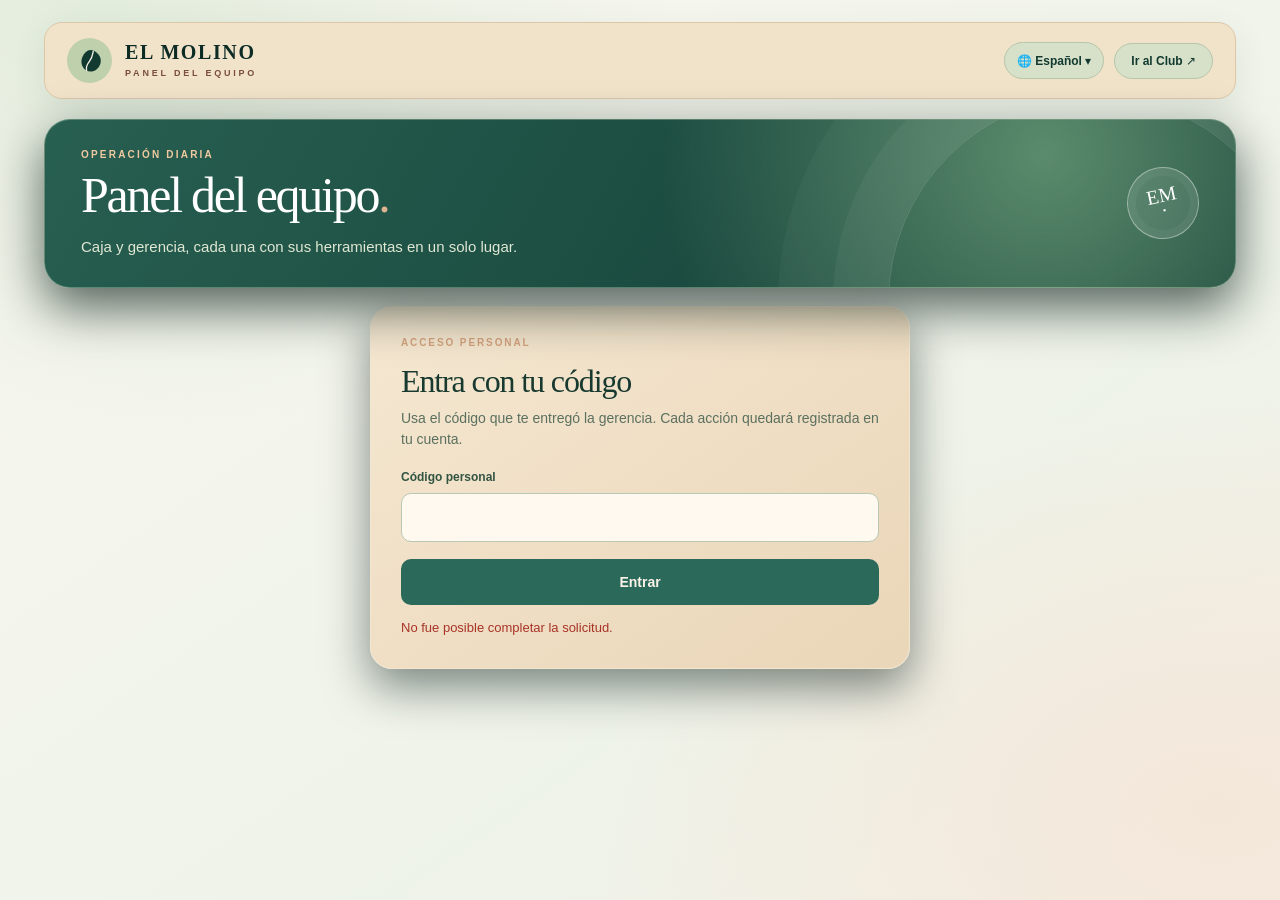
==== commit b956bdc2: "Refresh staff theme after palette update" ====
--- a/web/staff.html
+++ b/web/staff.html
@@ -19,7 +19,7 @@
     </style>
     <link rel="stylesheet" href="./styles.css">
     <link rel="stylesheet" href="./staff.css">
-    <link rel="stylesheet" href="./theme.css">
+    <link rel="stylesheet" href="./theme.css?v=18">
     <script src="./staff-i18n.js" defer></script>
     <script src="./staff.js" defer></script>
   </head>
--- a/web/theme.css
+++ b/web/theme.css
@@ -99,7 +99,9 @@
 .customer-page .purchase,.customer-page .reward,.customer-page .profile{background:var(--paper);border-color:#e2d3bd;color:var(--ink);box-shadow:0 9px 26px #061c1766}
 .customer-page .purchase h3,.customer-page .reward h3,.customer-page .profile h2{color:var(--forest)}
 .customer-page .purchase-heading strong,.customer-page .reward strong{color:var(--clay)}
-.customer-page .purchase-products,.customer-page .purchases,.customer-page .reward p,.customer-page .profile .muted{color:var(--muted-ink)}
+.customer-page .purchase-products,.customer-page .reward p,.customer-page .profile .muted{color:var(--muted-ink)}
+.customer-page .purchases,.customer-page #club-view>.message,.customer-page #rewards-message{color:#c8d9c0}
+.customer-page .profile .message{color:#376f53}
 .customer-page .purchase-points{background:#dce9cf;color:var(--forest)}
 .customer-page .reward:nth-child(3n+2){background:#d4dfc7;border-color:#c3d0b3}
 .customer-page .reward:nth-child(3n+3){background:#ecd0ad;border-color:#e1bd97}
@@ -107,14 +109,17 @@
 .customer-page .reward button:hover:not(:disabled){background:#935c45}
 .customer-page .reward button:disabled{background:#c5c9b9;color:#506153}
 .customer-page .campaign{background:#9daf86;border-color:#bacc9e;color:var(--forest-deep);box-shadow:0 9px 26px #061c1766}
+.customer-page .campaign p:not(.eyebrow){color:#254839}
+.customer-page .campaign .eyebrow{color:#734a38}
 .customer-page .campaign:nth-child(even){background:#b88970;border-color:#cba28c;color:#fff9e8}
 .customer-page .campaign:nth-child(even) p:not(.eyebrow),.customer-page .campaign:nth-child(even) h3{color:#fff9e8}
+.customer-page .campaign:nth-child(even) .eyebrow{color:#ffe1bd}
 .customer-page .campaign button{background:var(--forest)}
 .customer-page .profile label{color:#355643}
 
 /* Team workspace uses the same materials and visual hierarchy. */
-body.staff-page{background:radial-gradient(ellipse at 9% 0,#39786277 0,transparent 32%),radial-gradient(ellipse at 98% 86%,#76503a66 0,transparent 34%),linear-gradient(145deg,#164b3d,#0d3029 72%)}
-.staff-page .staff-header{background:#f1e3ca;border-color:#ddc7a9;box-shadow:0 12px 34px #061b16a3}
+body.staff-page{color:var(--ink);background:radial-gradient(ellipse at 8% 2%,#e2ecdc 0,transparent 34%),radial-gradient(ellipse at 95% 90%,#f3e7d9 0,transparent 36%),linear-gradient(145deg,#f9f7f0,#eef3e9 65%,#f5efe6)}
+.staff-page .staff-header{background:#f1e3ca;border-color:#ddc7a9;box-shadow:0 12px 34px #31524418}
 .staff-page .brand{color:var(--forest-deep)}
 .staff-page .brand-mark{background:#bfd0ad;color:var(--forest)}
 .staff-page .brand-wordmark small{color:var(--clay)}
@@ -136,7 +141,8 @@
 .staff-page.staff-signed-in .staff-tabs{background:#e9e0c9;border:1px solid #d2c4a8}
 .staff-page.staff-signed-in .staff-tabs button{color:var(--forest)}
 .staff-page.staff-signed-in .staff-tabs button.active{background:var(--forest);color:var(--paper)}
-.staff-page .staff-workspace .card{background:var(--paper);border-color:#e1cfb6;box-shadow:0 12px 32px #061c177a;color:var(--ink)}
+.staff-page .staff-workspace .card{background:var(--paper);border-color:#e1cfb6;box-shadow:0 12px 32px #3152441a;color:var(--ink)}
+
 .staff-page .staff-workspace .card h2,.staff-page .staff-workspace .card h3{color:var(--forest-deep)}
 .staff-page .staff-workspace .card .muted{color:#5b705f}
 .staff-page .staff-workspace .card .eyebrow{color:#a5654b}
@@ -146,7 +152,8 @@
 .staff-page .staff-workspace button:hover:not(:disabled){background:#2b6b55}
 .staff-page .staff-workspace .secondary{background:#d5e0ca;color:var(--forest)}
 .staff-page .staff-workspace .secondary:hover:not(:disabled){background:#c3d3b8}
-.staff-page #manager-view>.manager-tabs{background:#e9d8bd;border-color:#d7c2a3;box-shadow:0 12px 32px #061c177a}
+.staff-page #manager-view>.manager-tabs{background:#e9d8bd;border-color:#d7c2a3;box-shadow:0 12px 32px #3152441a}
+
 .staff-page #manager-view>.manager-tabs button{color:var(--forest)}
 .staff-page #manager-view>.manager-tabs button:hover{background:#d3ddc4}
 .staff-page #manager-view>.manager-tabs button.active{background:var(--forest);color:var(--paper)}
@@ -160,6 +167,7 @@
 .staff-page .staff-workspace .overview-grid button:hover{filter:brightness(1.09);transform:translateY(-2px)}
 .staff-page .overview-grid button span,.staff-page .overview-grid button small,.staff-page .overview-grid button small span{color:inherit;opacity:.82}
 .staff-page .reward-editor,.staff-page .staff-workspace .manager-access,.staff-page .staff-result,.staff-page .purchase-item,.staff-page .cashier-purchase,.staff-page #cashier-customer,.staff-page #redemption-details{background:#e4ead8;border-color:#cad7bf;color:var(--ink)}
+.staff-page .staff-result p,.staff-page .cashier-purchase p{color:#4d6655}
 .staff-page .reward-card,.staff-page .campaign-preview,.staff-page .campaign-audit{background:#fff9ed;border-color:#e2d1b8;color:var(--ink)}
 .staff-page .reward-card h4{color:var(--forest)}
 .staff-page .reward-state.is-active{background:#d3e6c7;color:#1d5d3b}
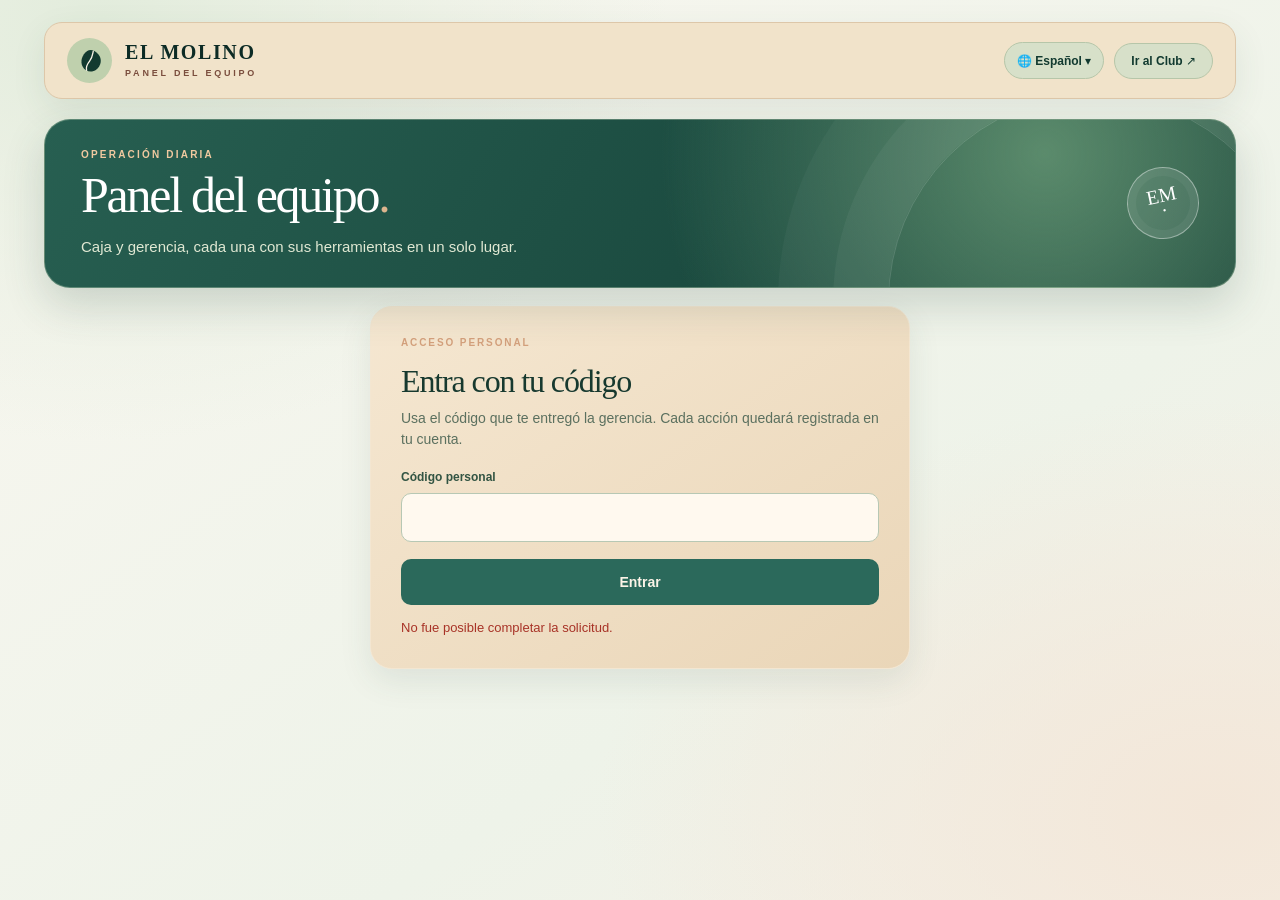
==== commit 5d47973c: "Refresh staff theme cache after shadow update" ====
--- a/web/staff.html
+++ b/web/staff.html
@@ -19,7 +19,7 @@
     </style>
     <link rel="stylesheet" href="./styles.css">
     <link rel="stylesheet" href="./staff.css">
-    <link rel="stylesheet" href="./theme.css?v=18">
+    <link rel="stylesheet" href="./theme.css?v=19">
     <script src="./staff-i18n.js" defer></script>
     <script src="./staff.js" defer></script>
   </head>
--- a/web/theme.css
+++ b/web/theme.css
@@ -127,11 +127,11 @@
 .staff-page .staff-header a:hover,.staff-page .staff-language>button:hover,.staff-page .staff-account button:hover{background:#c4d3b9}
 .staff-page .staff-language-menu{background:var(--paper);border-color:#d1c1a9}
 .staff-page .staff-language-menu button{color:var(--forest)}
-.staff-page .staff-intro{background:radial-gradient(circle at 84% 20%,#5b8b6c 0,transparent 38%),linear-gradient(120deg,#275f51,#133d34);border:1px solid #cfdfc154;box-shadow:0 20px 50px #061b15aa}
+.staff-page .staff-intro{background:radial-gradient(circle at 84% 20%,#5b8b6c 0,transparent 38%),linear-gradient(120deg,#275f51,#133d34);border:1px solid #cfdfc154;box-shadow:0 18px 42px #31524430}
 .staff-page .staff-intro .muted{color:#e0e8d3}
 .staff-page .staff-intro .eyebrow{color:#f0c9a0}
 .staff-page .staff-intro .welcome-dot{color:var(--sand)}
-.staff-page .staff-login-card{background:linear-gradient(145deg,#f5e7d1,#ead6b8);border-color:#f3e6d1;color:var(--ink)}
+.staff-page .staff-login-card{background:linear-gradient(145deg,#f5e7d1,#ead6b8);border-color:#f3e6d1;color:var(--ink);box-shadow:0 12px 32px #3152441a}
 .staff-page .staff-login-card .muted{color:#5b705f}
 .staff-page .staff-login-card label{color:#325443}
 .staff-page .staff-login-card input{background:#fff9ef}
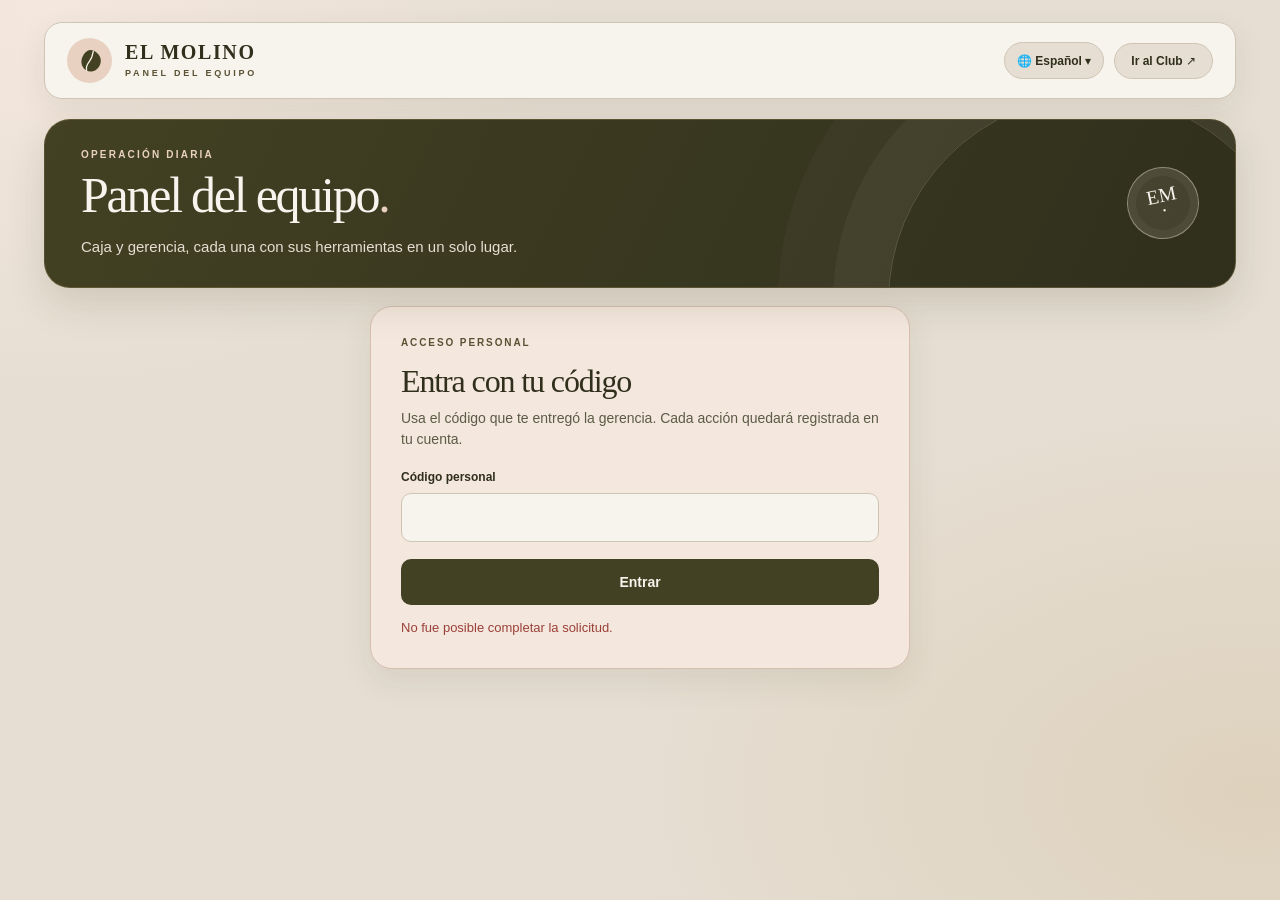
==== commit 86413f07: "Rebuild Club and staff theme with Moss, Olive, Oat and Blush" ====
--- a/web/staff.html
+++ b/web/staff.html
@@ -19,7 +19,7 @@
     </style>
     <link rel="stylesheet" href="./styles.css">
     <link rel="stylesheet" href="./staff.css">
-    <link rel="stylesheet" href="./theme.css?v=19">
+    <link rel="stylesheet" href="./theme.css?v=20">
     <script src="./staff-i18n.js" defer></script>
     <script src="./staff.js" defer></script>
   </head>
@@ -42,8 +42,8 @@
               <button>Buscar cliente</button>
             </form>
             <p id="lookup-message" class="message" role="status"></p>
-            <div id="cashier-customer" hidden><strong id="cashier-name"></strong><p><span id="cashier-points"></span> puntos · <span id="cashier-id"></span></p></div>
-            <div id="cashier-purchases" hidden><h3>Últimos tickets</h3><p id="cashier-purchases-message" class="message" role="status"></p><div id="cashier-purchases-list" class="cashier-purchases-list"></div></div>
+            <div id="cashier-customer" hidden><strong id="cashier-name"></strong><p><span id="cashier-points"></span> puntos</p></div>
+            <details id="cashier-purchases" class="cashier-history" hidden><summary>Últimos tickets</summary><p id="cashier-purchases-message" class="message" role="status"></p><div id="cashier-purchases-list" class="cashier-purchases-list"></div></details>
           </section>
           <section id="new-customer-section" class="card" hidden>
             <p class="eyebrow">NUEVO CLIENTE</p><h2>Registrar al Club</h2>
@@ -57,22 +57,32 @@
             <p id="new-customer-message" class="message" role="status"></p>
           </section>
           <section id="purchase-section" class="card" hidden>
-            <p class="eyebrow">REGISTRO DE VENTA</p><h2>Registrar compra</h2>
-            <form id="purchase-form">
-              <label for="ticket">Número de ticket</label><div class="ticket-lookup-row"><input id="ticket" required maxlength="120"><button id="load-wansoft-ticket" type="button" class="secondary">Buscar en Wansoft</button></div>
+            <p class="eyebrow">REGISTRO DE VENTA</p><h2>Sumar puntos</h2>
+            <p class="muted">Introduce el número del ticket y el total pagado. Cada peso completo suma un punto.</p>
+            <form id="quick-purchase-form">
+              <div class="two-fields"><label for="quick-ticket">Número de ticket<input id="quick-ticket" required maxlength="120" autocomplete="off"></label><label for="quick-amount">Total pagado (MXN)<input id="quick-amount" type="number" min="0.01" step="0.01" inputmode="decimal" required></label></div>
+              <button id="quick-purchase-submit">Sumar puntos</button>
+            </form>
+            <div class="ticket-lookup" hidden>
+              <label for="ticket">Número de ticket</label><div class="ticket-lookup-row"><input id="ticket" required maxlength="120" inputmode="numeric"><button id="load-wansoft-ticket" type="button" class="secondary">Buscar en Wansoft</button></div>
               <div id="wansoft-preview" class="wansoft-preview" hidden><strong>Ticket encontrado</strong><p id="wansoft-summary"></p><ul id="wansoft-items"></ul><button id="assign-wansoft-ticket" type="button">Asignar puntos de este ticket</button></div>
               <p id="wansoft-message" class="message" role="status"></p>
-              <div id="purchase-items" class="purchase-items"></div>
-              <button id="add-purchase-item" type="button" class="secondary">+ Añadir producto</button>
-              <p class="purchase-total">Total del ticket <output id="purchase-total">0.00 MXN</output></p>
-              <button id="purchase-submit">Registrar ticket</button>
+            </div>
+            <form id="purchase-form" hidden>
+              <details id="manual-entry" class="manual-entry" hidden><summary>Registro manual · solo gerencia</summary>
+                <p class="muted">Úsalo si el reporte Wansoft todavía no incluye este ticket. La revisión de tickets marcará esta compra hasta que se importe el reporte.</p>
+                <div id="purchase-items" class="purchase-items"></div>
+                <button id="add-purchase-item" type="button" class="secondary">+ Añadir producto</button>
+                <p class="purchase-total">Total del ticket <output id="purchase-total">0.00 MXN</output></p>
+                <button id="purchase-submit">Registrar ticket manualmente</button>
+              </details>
             </form>
             <template id="purchase-item-template"><div class="purchase-item">
               <div class="purchase-item-heading"><strong>Producto</strong><button type="button" class="remove-purchase-item">Quitar</button></div>
               <label>Nombre del producto<input class="item-product" required maxlength="180"></label>
               <div class="two-fields"><label>Cantidad<input class="item-quantity" type="number" min="0.001" step="0.001" value="1" required></label><label>Precio unitario (MXN)<input class="item-price" type="number" min="0" step="0.01" required></label></div>
             </div></template>
-            <p class="muted">Revisa que el total coincida con el ticket antes de registrarlo.</p>
+            <p class="muted">Un número de ticket se acredita una sola vez. Comprueba el importe antes de confirmar.</p>
             <p id="purchase-message" class="message" role="status"></p>
           </section>
           </div>
@@ -85,8 +95,8 @@
         </div>
 
         <div id="manager-view" class="staff-view" hidden>
-          <nav class="manager-tabs" aria-label="Herramientas de gerencia"><button type="button" class="active" data-manager-view="overview-section" data-permission="overview" aria-pressed="true">Inicio</button><button type="button" data-manager-view="manager-section" data-permission="analytics" aria-pressed="false">Clientes</button><button type="button" data-manager-view="reconciliation-section" data-permission="analytics" aria-pressed="false">Tickets</button><button type="button" data-manager-view="rewards-section" data-permission="rewards" aria-pressed="false">Recompensas</button><button type="button" data-manager-view="campaigns-section" data-permission="campaigns" aria-pressed="false">Campañas</button><button type="button" data-manager-view="team-section" data-permission="owner" aria-pressed="false">Equipo</button></nav>
-          <section id="overview-section" class="card"><p class="eyebrow">CENTRO DE CONTROL</p><h2>Programa de puntos</h2><p class="muted">Todo el recorrido del Club en un lugar: clientes, tickets, recompensas, campañas y equipo.</p><div class="overview-grid"><button type="button" data-jump-manager="manager-section" data-permission="analytics"><span>01 · CLIENTES</span><strong>Conoce a tu comunidad</strong><small>Segmentos y recomendaciones →</small></button><button type="button" data-jump-manager="reconciliation-section" data-permission="analytics"><span>02 · TICKETS</span><strong>Comprueba los puntos</strong><small>Ventas y diferencias Wansoft →</small></button><button type="button" data-jump-manager="rewards-section" data-permission="rewards"><span>03 · RECOMPENSAS</span><strong>Gestiona el catálogo</strong><small><span id="overview-reward-count">Ver recompensas</span> →</small></button><button type="button" data-jump-manager="campaigns-section" data-permission="campaigns"><span>04 · CAMPAÑAS</span><strong>Vuelve a conectar</strong><small>Borradores y envíos →</small></button><button type="button" data-jump-manager="team-section" data-permission="owner"><span>05 · EQUIPO</span><strong>Controla el acceso</strong><small>Permisos y acciones →</small></button></div></section>
+          <nav class="manager-tabs" aria-label="Herramientas de gerencia"><button type="button" class="active" data-manager-view="overview-section" data-permission="overview" aria-pressed="true">Inicio</button><button type="button" data-manager-view="manager-section" data-permission="analytics" aria-pressed="false">Clientes</button><button type="button" data-manager-view="rewards-section" data-permission="rewards" aria-pressed="false">Recompensas</button><button type="button" data-manager-view="campaigns-section" data-permission="campaigns" aria-pressed="false">Campañas</button><button type="button" data-manager-view="team-section" data-permission="owner" aria-pressed="false">Equipo</button></nav>
+          <section id="overview-section" class="card"><p class="eyebrow">CENTRO DE CONTROL</p><h2>Programa de puntos</h2><p class="muted">Todo el recorrido del Club en un lugar: clientes, tickets, recompensas, campañas y equipo.</p><div class="overview-grid"><button type="button" data-jump-manager="manager-section" data-permission="analytics"><span>01 · CLIENTES</span><strong>Conoce a tu comunidad</strong><small>Segmentos y recomendaciones →</small></button><button type="button" data-jump-manager="rewards-section" data-permission="rewards"><span>03 · RECOMPENSAS</span><strong>Gestiona el catálogo</strong><small><span id="overview-reward-count">Ver recompensas</span> →</small></button><button type="button" data-jump-manager="campaigns-section" data-permission="campaigns"><span>04 · CAMPAÑAS</span><strong>Vuelve a conectar</strong><small>Borradores y envíos →</small></button><button type="button" data-jump-manager="team-section" data-permission="owner"><span>05 · EQUIPO</span><strong>Controla el acceso</strong><small>Permisos y acciones →</small></button></div></section>
           <section id="manager-section" class="card">
             <p class="eyebrow">CONOCE A TUS CLIENTES</p><h2>Clientes</h2>
             <label for="segment">Segmento</label><select id="segment"><option value="new">Nuevos</option><option value="active">Activos</option><option value="loyal">Frecuentes</option><option value="at_risk">En riesgo</option></select>
--- a/web/theme.css
+++ b/web/theme.css
@@ -1,196 +1,321 @@
-:root{
-  --forest:#123a30;
-  --forest-deep:#0c2b25;
-  --teal:#2b695b;
-  --leaf:#68946d;
-  --sage:#9eb18d;
-  --clay:#7a4d3d;
-  --cocoa:#51382f;
-  --sand:#ddb58e;
-  --cream:#f3e5cf;
-  --paper:#fbf3e7;
-  --ink:#17392f;
-  --muted-ink:#536c5d;
-  font-family:Arial,Helvetica,sans-serif;
-  color:var(--cream);
-  background:var(--forest-deep);
-}
-
-body.customer-page,body.staff-page{
-  color:var(--cream);
+:root {
+  /* El Molino palette: Moss, Olive, Oat, Blush. */
+  --moss:#424123;
+  --olive:#80744c;
+  --oat:#e6ded3;
+  --blush:#e8d1c1;
+  --moss-deep:#302f1c;
+  --olive-deep:#595234;
+  --oat-light:#f7f3ed;
+  --blush-light:#f4e7de;
+  --line:#cfc5b4;
+  --text-muted:#5c5b46;
+  --color-page:var(--oat);
+  --color-surface:var(--oat-light);
+  --color-text:var(--moss-deep);
+  --color-text-secondary:var(--text-muted);
+  --color-accent-solid:var(--moss);
+  --color-accent-text:var(--oat-light);
+  --color-border:var(--line);
+  --forest:var(--moss);
+  --forest-deep:var(--moss-deep);
+  --teal:var(--moss);
+  --leaf:var(--olive);
+  --sage:var(--olive);
+  --clay:var(--olive-deep);
+  --cocoa:var(--moss-deep);
+  --sand:var(--blush);
+  --cream:var(--oat);
+  --paper:var(--oat-light);
+  --ink:var(--moss-deep);
+  --muted-ink:var(--text-muted);
+  color:var(--color-text);
+  background:var(--color-page);
+}
+
+* { -webkit-tap-highlight-color:transparent; }
+html { scroll-behavior:smooth; }
+body.customer-page,
+body.staff-page {
+  color:var(--color-text);
   background:
-    radial-gradient(ellipse at 8% 6%,#39786288 0,transparent 32%),
-    radial-gradient(ellipse at 97% 62%,#78503b66 0,transparent 30%),
-    linear-gradient(145deg,#164b3d 0%,#10372e 42%,#0b2924 100%);
-}
-:focus-visible{outline-color:var(--sand)}
-button{background:var(--teal);color:var(--paper)}
-button:hover:not(:disabled){background:#357b67}
-button:disabled{background:#9caa98;color:#385044}
-input,select,textarea{border-color:#b7c8b4;background:#fffaf1;color:var(--ink)}
-input:focus,select:focus,textarea:focus{border-color:var(--teal);outline:3px solid #7ea78977}
-.eyebrow{color:#d3a07c}
-.muted{color:#c4d0b9}
-.message{color:#376f53}
-.error{color:#a83327!important}
-.card{background:var(--paper);border-color:#dccbb3;box-shadow:0 18px 45px #061a1680}
-
-/* Customer entrance: a botanical field beside the warm sign-in card. */
-.customer-page .shell{max-width:1280px}
-.customer-page .site-header{border-color:#e3e2c955}
-.customer-page .brand{color:var(--cream)}
-.customer-page .brand-mark{background:#c9d8ba;color:var(--forest)}
-.customer-page .brand-wordmark small{color:var(--sand)}
-.customer-page .header-kicker{color:#c6d9c0}
-.customer-page .login-layout{grid-template-columns:minmax(0,1.15fr) minmax(350px,.85fr);gap:28px;min-height:640px;padding:40px 0 64px}
-.customer-page .login-story{
-  min-height:560px;padding:67px 54px 38px;border:1px solid #c9dfbf44;border-radius:30px;
-  background:
-    radial-gradient(circle at 12% 15%,#58988477 0,transparent 39%),
-    radial-gradient(circle at 77% 85%,#8b5b4444 0,transparent 35%),
-    linear-gradient(135deg,#347967 0%,#1c594b 48%,#133d35 100%);
-  box-shadow:0 26px 55px #071e18a8;isolation:isolate;
-}
-.customer-page .login-story::before,.customer-page .login-story::after{
-  content:"";position:absolute;z-index:0;pointer-events:none;border-radius:0 85% 0 85%;
-  background:linear-gradient(120deg,#b7caa167,#47775e55 60%,#153f33a8);
-  border:1px solid #d9e4c553;box-shadow:inset 16px 0 28px #f0e9cb24,15px 18px 35px #0b2b2677;
-}
-.customer-page .login-story::before{width:180px;height:355px;right:3%;top:-45px;transform:rotate(27deg)}
-.customer-page .login-story::after{width:118px;height:255px;right:22%;bottom:-95px;transform:rotate(-28deg);background:linear-gradient(115deg,#edd5a37a,#a28460a8 62%,#574330aa)}
-.customer-page .login-story h1{max-width:590px;color:var(--paper);text-shadow:0 2px 12px #143e3540}
-.customer-page .login-story h1 em{color:#edbf96}
-.customer-page .login-story .eyebrow{color:#efd1a8}
-.customer-page .story-copy{max-width:395px;color:#e3e9d5;font-size:16px}
-.customer-page .story-steps{max-width:440px;gap:9px;margin-top:28px}
-.customer-page .story-steps span{color:#f7eedc;background:#113e34bf;border-color:#b5d3b277;backdrop-filter:blur(6px)}
-.customer-page .story-steps b{color:#e9bd92}
-.customer-page .coffee-art{right:-90px;bottom:-135px;background:#8ba77a44;opacity:.6}
-.customer-page .art-ring{border-color:#dde8cd66}
-.customer-page .art-bean{background:#0e4035;box-shadow:inset -10px -12px 0 #3b7a5c}
-.customer-page .login-panel{padding:40px 42px 30px;background:linear-gradient(145deg,#f5e7d1,#e8d0ad);border-color:#f7ead7;color:var(--ink)}
-.customer-page .login-panel h2{color:var(--forest-deep)}
-.customer-page .login-panel .muted,.customer-page .form-hint{color:#5c6e5d}
-.customer-page .panel-topline{color:#8c5b40}
-.customer-page .login-panel label{color:#294b3b}
-.customer-page .login-panel input{background:#fff9ed;border-color:#b7c5ac}
-.customer-page .login-panel button:not(.link){background:var(--forest);color:var(--paper)}
-.customer-page .login-panel button:not(.link):hover:not(:disabled){background:#286651}
-.customer-page .login-panel .link{color:var(--forest);background:transparent}
-.customer-page .login-panel #show-registration{background:#d5dfcb;color:var(--forest);border:1px solid #aebfa8}
-.customer-page .login-panel #show-registration:hover{background:#c4d4bd}
-.customer-page .login-panel .panel-footer{border-color:#cbb99e;color:#785f4d}
-.customer-page .online-club-link{background:var(--forest);color:var(--paper)}
-.customer-page .site-footer{border-color:#e3e2c955;color:#d5d7bf}
-
-/* Customer account: distinct natural surfaces and a stronger points card. */
-.customer-page .welcome h1,.customer-page .section-heading h2{color:var(--paper)}
-.customer-page .welcome .muted{color:#c9d8c3}
-.customer-page .welcome-dot{color:var(--sand)}
-.customer-page .welcome .link{color:#f0cbab}
-.customer-page .points-card{background:radial-gradient(circle at 83% 28%,#43806b99 0,transparent 39%),linear-gradient(115deg,#124637,#0d302a 77%);border:1px solid #bed3b659;box-shadow:0 20px 50px #061b15a8}
-.customer-page .points-card .eyebrow{color:#eec29a}
-.customer-page .points-label,.customer-page .points-hint{color:#d5e3cf}
-.customer-page .points-stamp{border-color:#d5e2c58c;color:#f5e9d3}
-.customer-page .section-nav{border-color:#dce6cb55}
-.customer-page .section-nav a{color:#e2e7d1}
-.customer-page .section-nav a:hover,.customer-page .section-nav a:focus{background:#94ac8766;color:#fff8e9}
-.customer-page .section-rule{background:#dce6cb55}
-.customer-page .purchase,.customer-page .reward,.customer-page .profile{background:var(--paper);border-color:#e2d3bd;color:var(--ink);box-shadow:0 9px 26px #061c1766}
-.customer-page .purchase h3,.customer-page .reward h3,.customer-page .profile h2{color:var(--forest)}
-.customer-page .purchase-heading strong,.customer-page .reward strong{color:var(--clay)}
-.customer-page .purchase-products,.customer-page .reward p,.customer-page .profile .muted{color:var(--muted-ink)}
-.customer-page .purchases,.customer-page #club-view>.message,.customer-page #rewards-message{color:#c8d9c0}
-.customer-page .profile .message{color:#376f53}
-.customer-page .purchase-points{background:#dce9cf;color:var(--forest)}
-.customer-page .reward:nth-child(3n+2){background:#d4dfc7;border-color:#c3d0b3}
-.customer-page .reward:nth-child(3n+3){background:#ecd0ad;border-color:#e1bd97}
-.customer-page .reward button{background:var(--clay);color:#fff6ea}
-.customer-page .reward button:hover:not(:disabled){background:#935c45}
-.customer-page .reward button:disabled{background:#c5c9b9;color:#506153}
-.customer-page .campaign{background:#9daf86;border-color:#bacc9e;color:var(--forest-deep);box-shadow:0 9px 26px #061c1766}
-.customer-page .campaign p:not(.eyebrow){color:#254839}
-.customer-page .campaign .eyebrow{color:#734a38}
-.customer-page .campaign:nth-child(even){background:#b88970;border-color:#cba28c;color:#fff9e8}
-.customer-page .campaign:nth-child(even) p:not(.eyebrow),.customer-page .campaign:nth-child(even) h3{color:#fff9e8}
-.customer-page .campaign:nth-child(even) .eyebrow{color:#ffe1bd}
-.customer-page .campaign button{background:var(--forest)}
-.customer-page .profile label{color:#355643}
-
-/* Team workspace uses the same materials and visual hierarchy. */
-body.staff-page{color:var(--ink);background:radial-gradient(ellipse at 8% 2%,#e2ecdc 0,transparent 34%),radial-gradient(ellipse at 95% 90%,#f3e7d9 0,transparent 36%),linear-gradient(145deg,#f9f7f0,#eef3e9 65%,#f5efe6)}
-.staff-page .staff-header{background:#f1e3ca;border-color:#ddc7a9;box-shadow:0 12px 34px #31524418}
-.staff-page .brand{color:var(--forest-deep)}
-.staff-page .brand-mark{background:#bfd0ad;color:var(--forest)}
-.staff-page .brand-wordmark small{color:var(--clay)}
-.staff-page .staff-header a,.staff-page .staff-language>button,.staff-page .staff-account button{background:#d7e0c9;border-color:#b6c6a9;color:var(--forest)}
-.staff-page .staff-header a:hover,.staff-page .staff-language>button:hover,.staff-page .staff-account button:hover{background:#c4d3b9}
-.staff-page .staff-language-menu{background:var(--paper);border-color:#d1c1a9}
-.staff-page .staff-language-menu button{color:var(--forest)}
-.staff-page .staff-intro{background:radial-gradient(circle at 84% 20%,#5b8b6c 0,transparent 38%),linear-gradient(120deg,#275f51,#133d34);border:1px solid #cfdfc154;box-shadow:0 18px 42px #31524430}
-.staff-page .staff-intro .muted{color:#e0e8d3}
-.staff-page .staff-intro .eyebrow{color:#f0c9a0}
-.staff-page .staff-intro .welcome-dot{color:var(--sand)}
-.staff-page .staff-login-card{background:linear-gradient(145deg,#f5e7d1,#ead6b8);border-color:#f3e6d1;color:var(--ink);box-shadow:0 12px 32px #3152441a}
-.staff-page .staff-login-card .muted{color:#5b705f}
-.staff-page .staff-login-card label{color:#325443}
-.staff-page .staff-login-card input{background:#fff9ef}
-.staff-page .staff-login-card summary{color:var(--forest)}
-.staff-page .staff-file-notice{background:#e7cbb0;border-color:#c49d7c;color:#4b382f}
-.staff-page .staff-security{background:#ddc7a9;border-color:#bd9a7b;color:#503b31}
-.staff-page.staff-signed-in .staff-tabs{background:#e9e0c9;border:1px solid #d2c4a8}
-.staff-page.staff-signed-in .staff-tabs button{color:var(--forest)}
-.staff-page.staff-signed-in .staff-tabs button.active{background:var(--forest);color:var(--paper)}
-.staff-page .staff-workspace .card{background:var(--paper);border-color:#e1cfb6;box-shadow:0 12px 32px #3152441a;color:var(--ink)}
-
-.staff-page .staff-workspace .card h2,.staff-page .staff-workspace .card h3{color:var(--forest-deep)}
-.staff-page .staff-workspace .card .muted{color:#5b705f}
-.staff-page .staff-workspace .card .eyebrow{color:#a5654b}
-.staff-page .staff-workspace label{color:#355644}
-.staff-page .staff-workspace input,.staff-page .staff-workspace select,.staff-page .staff-workspace textarea{background:#fffbf2;border-color:#b9c8b2;color:var(--ink)}
-.staff-page .staff-workspace button{background:var(--forest);color:var(--paper)}
-.staff-page .staff-workspace button:hover:not(:disabled){background:#2b6b55}
-.staff-page .staff-workspace .secondary{background:#d5e0ca;color:var(--forest)}
-.staff-page .staff-workspace .secondary:hover:not(:disabled){background:#c3d3b8}
-.staff-page #manager-view>.manager-tabs{background:#e9d8bd;border-color:#d7c2a3;box-shadow:0 12px 32px #3152441a}
-
-.staff-page #manager-view>.manager-tabs button{color:var(--forest)}
-.staff-page #manager-view>.manager-tabs button:hover{background:#d3ddc4}
-.staff-page #manager-view>.manager-tabs button.active{background:var(--forest);color:var(--paper)}
-.staff-page .staff-workspace .cashier-tabs button{background:#e9d8bd;border-color:#d7c2a3;color:var(--forest)}
-.staff-page .staff-workspace .cashier-tabs button.active{background:var(--forest);color:var(--paper)}
-.staff-page .staff-workspace .overview-grid button{background:var(--forest);color:var(--paper);border-color:#25594b}
-.staff-page .staff-workspace .overview-grid button:nth-child(2){background:#91aa80;color:var(--forest-deep);border-color:#a8bd97}
-.staff-page .staff-workspace .overview-grid button:nth-child(3){background:#7d503f;color:#fff4e4;border-color:#986750}
-.staff-page .staff-workspace .overview-grid button:nth-child(4){background:#d6ad83;color:var(--forest-deep);border-color:#ddb896}
-.staff-page .staff-workspace .overview-grid button:nth-child(5){background:#2f705d;color:#fff4e4;border-color:#4a8c70}
-.staff-page .staff-workspace .overview-grid button:hover{filter:brightness(1.09);transform:translateY(-2px)}
-.staff-page .overview-grid button span,.staff-page .overview-grid button small,.staff-page .overview-grid button small span{color:inherit;opacity:.82}
-.staff-page .reward-editor,.staff-page .staff-workspace .manager-access,.staff-page .staff-result,.staff-page .purchase-item,.staff-page .cashier-purchase,.staff-page #cashier-customer,.staff-page #redemption-details{background:#e4ead8;border-color:#cad7bf;color:var(--ink)}
-.staff-page .staff-result p,.staff-page .cashier-purchase p{color:#4d6655}
-.staff-page .reward-card,.staff-page .campaign-preview,.staff-page .campaign-audit{background:#fff9ed;border-color:#e2d1b8;color:var(--ink)}
-.staff-page .reward-card h4{color:var(--forest)}
-.staff-page .reward-state.is-active{background:#d3e6c7;color:#1d5d3b}
-.staff-page .reward-state.is-paused{background:#ead0b6;color:#754835}
-.staff-page .reward-empty{background:#e4ead8;border-color:#bfcdb4;color:#46614e}
-.staff-page .reconciliation-tools,.staff-page .campaign-audit-row{background:#e4ead8;border-color:#cad7bf}
-.staff-page .reconciliation-badge{background:#e8cfaa;color:#694730}
-.staff-page .reconciliation-result.amount_mismatch{background:#f4ddca;border-color:#d5ab94}
-.staff-page .message{color:#376f53}
-
-@media(max-width:900px){
-  .customer-page .login-layout{gap:18px}
-  .customer-page .login-story{padding:50px 33px;min-height:500px}
-  .customer-page .login-story::before{right:-8%}
-}
-@media(max-width:680px){
-  .customer-page .login-layout{display:block;padding-top:20px}
-  .customer-page .login-story{min-height:330px;padding:30px 26px;border-radius:23px}
-  .customer-page .login-story h1{font-size:clamp(39px,10vw,55px)}
-  .customer-page .login-story::before{width:115px;height:220px;right:-12%;top:-24px}
-  .customer-page .login-story::after{width:75px;height:160px;right:12%;bottom:-65px}
-  .customer-page .coffee-art{width:230px;height:230px;right:-110px;bottom:-90px;opacity:.32}
-  .customer-page .login-panel{margin-top:16px;padding:27px 24px}
-  .staff-page .staff-intro{padding:29px 25px}
-  .staff-page .staff-workspace .card{padding:23px}
-}
+    radial-gradient(ellipse at 4% 1%,#f4e7de 0,transparent 31%),
+    radial-gradient(ellipse at 98% 88%,#ded2bd 0,transparent 36%),
+    var(--color-page);
+}
+::selection { background:var(--olive);color:var(--oat-light); }
+:focus-visible { outline:3px solid var(--olive-deep);outline-offset:3px; }
+h1,h2,h3 { color:var(--moss-deep);text-wrap:balance; }
+p { text-wrap:pretty; }
+button,input,select,textarea { font-family:Arial,Helvetica,sans-serif; }
+button {
+  background:var(--color-accent-solid);color:var(--color-accent-text);
+  transition:background-color .15s ease,transform .15s ease,box-shadow .15s ease;
+}
+button:hover:not(:disabled) { background:var(--moss-deep); }
+button:active:not(:disabled) { transform:scale(.96); }
+button:disabled { background:#d3c9b9;color:var(--text-muted); }
+input,select,textarea {
+  background:var(--oat-light);border-color:var(--line);color:var(--moss-deep);
+}
+input::placeholder { color:#746e5e; }
+input:focus,select:focus,textarea:focus {
+  border-color:var(--olive-deep);outline:3px solid #80744c55;
+}
+label { color:var(--moss-deep); }
+.eyebrow,.panel-topline { color:var(--olive-deep); }
+.muted { color:var(--color-text-secondary); }
+.message { color:var(--moss-deep); }
+.error { color:#9b4038!important; }
+.card {
+  background:var(--color-surface);border-color:var(--color-border);
+  box-shadow:0 15px 38px #42412316;
+}
+.link,.link:hover:not(:disabled) {
+  background:transparent;color:var(--moss);text-underline-offset:3px;
+}
+.online-club-link { background:var(--moss);color:var(--oat-light); }
+.online-club-link:hover { background:var(--moss-deep); }
+.signup-consent input,.profile .checkbox input { accent-color:var(--moss); }
+.site-footer { border-color:var(--line);color:var(--moss); }
+
+/* Customer welcome: a quiet editorial panel with coffee-shaped details. */
+.customer-page .shell { max-width:1280px; }
+.customer-page .site-header { border-color:var(--line); }
+.customer-page .brand { color:var(--moss-deep); }
+.customer-page .brand-mark { background:var(--blush);color:var(--moss); }
+.customer-page .brand-wordmark small,.customer-page .header-kicker { color:var(--olive-deep); }
+.customer-page .login-layout {
+  grid-template-columns:minmax(0,1.1fr) minmax(350px,.9fr);
+  gap:30px;min-height:630px;padding:42px 0 62px;
+}
+.customer-page .login-story {
+  min-height:550px;padding:62px 54px 42px;border:1px solid #42412326;
+  border-radius:30px;isolation:isolate;
+  background:linear-gradient(137deg,#555234 0%,var(--moss) 58%,var(--moss-deep) 100%);
+  box-shadow:0 22px 42px #4241232a;
+}
+.customer-page .login-story::before,.customer-page .login-story::after {
+  content:"";position:absolute;z-index:0;pointer-events:none;
+  border:1px solid #e6ded34d;border-radius:0 85% 0 85%;
+  background:linear-gradient(115deg,#e8d1c12b,#80744c66 70%,#42412322);
+  box-shadow:inset 13px 0 23px #e6ded31c,11px 16px 30px #302f1c33;
+}
+.customer-page .login-story::before {
+  width:178px;height:340px;right:1%;top:-38px;transform:rotate(27deg);
+}
+.customer-page .login-story::after {
+  width:112px;height:240px;right:23%;bottom:-88px;transform:rotate(-27deg);
+}
+.customer-page .login-story h1 {
+  position:relative;z-index:1;max-width:580px;color:var(--oat-light);
+  margin-bottom:22px;text-shadow:none;
+}
+.customer-page .login-story h1 em,.customer-page .welcome-dot { color:var(--blush); }
+.customer-page .login-story .eyebrow { color:var(--blush); }
+.customer-page .story-copy { max-width:405px;color:var(--oat);font-size:17px;line-height:1.6; }
+.customer-page .story-steps { max-width:450px;gap:9px;margin-top:29px; }
+.customer-page .story-steps span {
+  color:var(--oat-light);background:#302f1c80;border-color:#e6ded359;
+}
+.customer-page .story-steps b { color:var(--blush); }
+.customer-page .coffee-art { right:-80px;bottom:-135px;background:#80744c38;opacity:.68; }
+.customer-page .art-ring { border-color:#e6ded366; }
+.customer-page .art-bean { background:var(--moss-deep);box-shadow:inset -10px -12px 0 var(--olive); }
+.customer-page .art-bean:after { background:var(--blush); }
+.customer-page .coffee-art span { color:var(--blush); }
+.customer-page .login-panel {
+  padding:39px 40px 30px;background:var(--oat-light);
+  border-color:#ffffff99;color:var(--moss-deep);
+  box-shadow:0 18px 42px #4241231c;
+}
+.customer-page .login-panel h2 { color:var(--moss-deep); }
+.customer-page .login-panel .muted,.customer-page .form-hint { color:var(--text-muted); }
+.customer-page .login-panel label { color:var(--moss-deep); }
+.customer-page .login-panel input { background:#fffcf8;border-color:var(--line); }
+.customer-page .login-panel button:not(.link) { background:var(--moss);color:var(--oat-light); }
+.customer-page .login-panel button:not(.link):hover:not(:disabled) { background:var(--moss-deep); }
+.customer-page .login-panel .link { color:var(--moss);background:transparent; }
+.customer-page .login-panel #show-registration {
+  background:var(--blush-light);border:1px solid #d3bbaa;color:var(--moss-deep);
+}
+.customer-page .login-panel #show-registration:hover { background:var(--blush); }
+.customer-page .login-panel .panel-footer { border-color:var(--line);color:var(--text-muted); }
+
+/* Customer account, rewards and activity. */
+.customer-page .welcome h1,.customer-page .section-heading h2 { color:var(--moss-deep); }
+.customer-page .welcome .muted { color:var(--text-muted); }
+.customer-page .welcome .link { color:var(--moss); }
+.customer-page .points-card {
+  background:linear-gradient(112deg,var(--moss) 0%,var(--moss-deep) 100%);
+  color:var(--oat-light);border:1px solid #80744c88;
+  box-shadow:0 18px 40px #42412325;
+}
+.customer-page .points-card .eyebrow { color:var(--blush); }
+.customer-page .points-label,.customer-page .points-hint { color:var(--oat); }
+.customer-page .points-stamp { border-color:#e6ded399;color:var(--oat); }
+.customer-page .points-art,.customer-page .points-art:before,.customer-page .points-art:after { border-color:#e6ded333; }
+.customer-page .points-art i { background:#e8d1c126; }
+.customer-page .club-qr-button { background:var(--blush);color:var(--moss-deep); }
+.customer-page .club-qr-button:hover:not(:disabled) { background:var(--oat); }
+.customer-page .club-qr-panel,.customer-page .redemption-qr {
+  background:var(--oat-light);color:var(--moss-deep);
+}
+.customer-page .section-nav { border-color:var(--line); }
+.customer-page .section-nav a { color:var(--moss-deep); }
+.customer-page .section-nav a:hover,.customer-page .section-nav a:focus {
+  background:var(--blush);color:var(--moss-deep);
+}
+.customer-page .section-rule { background:var(--line); }
+.customer-page .purchase,.customer-page .reward,.customer-page .profile {
+  background:var(--oat-light);border-color:var(--line);color:var(--moss-deep);
+  box-shadow:0 8px 24px #42412312;
+}
+.customer-page .purchase h3,.customer-page .reward h3,.customer-page .profile h2 { color:var(--moss-deep); }
+.customer-page .purchase-heading strong,.customer-page .reward strong { color:var(--moss); }
+.customer-page .purchase-products,.customer-page .reward p,.customer-page .profile .muted { color:var(--text-muted); }
+.customer-page .purchases,.customer-page #club-view>.message,.customer-page #rewards-message { color:var(--text-muted); }
+.customer-page .purchase-points { background:var(--blush);color:var(--moss-deep); }
+.customer-page .reward:nth-child(3n+2) { background:var(--blush-light);border-color:#d8bfae; }
+.customer-page .reward:nth-child(3n+3) { background:var(--oat);border-color:#c9bdaa; }
+.customer-page .reward button,.customer-page .campaign button { background:var(--moss);color:var(--oat-light); }
+.customer-page .reward button:hover:not(:disabled),.customer-page .campaign button:hover:not(:disabled) { background:var(--moss-deep); }
+.customer-page .reward button:disabled { background:#d2c8b8;color:var(--text-muted); }
+.customer-page .campaign {
+  background:var(--blush);border-color:#d5bba9;color:var(--moss-deep);
+  box-shadow:0 8px 24px #42412312;
+}
+.customer-page .campaign:nth-child(even) { background:var(--oat-light);border-color:var(--line);color:var(--moss-deep); }
+.customer-page .campaign h3,.customer-page .campaign p:not(.eyebrow),
+.customer-page .campaign:nth-child(even) h3,.customer-page .campaign:nth-child(even) p:not(.eyebrow) { color:var(--moss-deep); }
+.customer-page .campaign .eyebrow,.customer-page .campaign:nth-child(even) .eyebrow { color:var(--olive-deep); }
+.customer-page .profile label { color:var(--moss-deep); }
+
+/* Team workspace uses the same palette with a calmer control surface. */
+body.staff-page { color:var(--moss-deep); }
+.staff-page .staff-header {
+  background:var(--oat-light);border-color:var(--line);
+  box-shadow:0 10px 30px #42412316;
+}
+.staff-page .brand { color:var(--moss-deep); }
+.staff-page .brand-mark { background:var(--blush);color:var(--moss); }
+.staff-page .brand-wordmark small { color:var(--olive-deep); }
+.staff-page .staff-header a,.staff-page .staff-language>button,.staff-page .staff-account button {
+  background:var(--oat);border-color:var(--line);color:var(--moss-deep);
+}
+.staff-page .staff-header a:hover,.staff-page .staff-language>button:hover,.staff-page .staff-account button:hover {
+  background:var(--blush);
+}
+.staff-page .staff-account strong { color:var(--moss-deep); }
+.staff-page .staff-language-menu { background:var(--oat-light);border-color:var(--line); }
+.staff-page .staff-language-menu button { color:var(--moss-deep); }
+.staff-page .staff-language-menu button:hover,.staff-page .staff-language-menu button:focus-visible { background:var(--blush-light); }
+.staff-page .staff-intro {
+  background:linear-gradient(116deg,var(--moss) 0%,var(--moss-deep) 100%);
+  border:1px solid #80744c77;box-shadow:0 16px 38px #42412327;
+}
+.staff-page .staff-intro:after { border-color:#e6ded333;box-shadow:0 0 0 55px #e6ded30c,0 0 0 110px #e6ded308; }
+.staff-page .staff-intro h1 { color:var(--oat-light); }
+.staff-page .staff-intro .muted { color:var(--oat); }
+.staff-page .staff-intro .eyebrow,.staff-page .staff-intro .welcome-dot { color:var(--blush); }
+.staff-page .staff-intro-mark { border-color:#e6ded377;background:#e6ded31c;color:var(--oat-light); }
+.staff-page .staff-login-card {
+  background:var(--blush-light);border-color:#d7bfaf;color:var(--moss-deep);
+  box-shadow:0 12px 32px #42412318;
+}
+.staff-page .staff-login-card h2,.staff-page .staff-login-card label { color:var(--moss-deep); }
+.staff-page .staff-login-card .muted { color:var(--text-muted); }
+.staff-page .staff-login-card input { background:var(--oat-light); }
+.staff-page .staff-login-card summary { color:var(--moss); }
+.staff-page .staff-security,.staff-page .staff-file-notice {
+  background:var(--blush-light);border-color:#d7bfaf;color:var(--moss-deep);
+}
+.staff-page.staff-signed-in .staff-tabs { background:var(--oat);border:1px solid var(--line); }
+.staff-page.staff-signed-in .staff-tabs button { color:var(--moss-deep); }
+.staff-page.staff-signed-in .staff-tabs button.active { background:var(--moss);color:var(--oat-light); }
+.staff-page .staff-workspace .card {
+  background:var(--oat-light);border-color:var(--line);color:var(--moss-deep);
+  box-shadow:0 10px 28px #42412314;
+}
+.staff-page .staff-workspace .card:focus-within { border-color:var(--olive); }
+.staff-page .staff-workspace .card h2,.staff-page .staff-workspace .card h3 { color:var(--moss-deep); }
+.staff-page .staff-workspace .card .muted { color:var(--text-muted); }
+.staff-page .staff-workspace .card .eyebrow,.staff-page .staff-workspace label { color:var(--olive-deep); }
+.staff-page .staff-workspace input,.staff-page .staff-workspace select,.staff-page .staff-workspace textarea {
+  background:#fffcf8;border-color:var(--line);color:var(--moss-deep);
+}
+.staff-page .staff-workspace button { background:var(--moss);color:var(--oat-light); }
+.staff-page .staff-workspace button:hover:not(:disabled) { background:var(--moss-deep); }
+.staff-page .staff-workspace .secondary,
+.staff-page .staff-workspace .cashier-tabs button,
+.staff-page #manager-view>.manager-tabs button {
+  background:var(--oat);border-color:var(--line);color:var(--moss-deep);
+}
+.staff-page .staff-workspace .secondary:hover:not(:disabled),
+.staff-page .staff-workspace .cashier-tabs button:hover,
+.staff-page #manager-view>.manager-tabs button:hover {
+  background:var(--blush);color:var(--moss-deep);
+}
+.staff-page .staff-tabs button.active,
+.staff-page .staff-workspace .cashier-tabs button.active,
+.staff-page #manager-view>.manager-tabs button.active {
+  background:var(--moss);border-color:var(--moss);color:var(--oat-light);
+}
+.staff-page #manager-view>.manager-tabs {
+  background:var(--oat-light);border:1px solid var(--line);
+  box-shadow:0 9px 24px #42412312;
+}
+.staff-page .staff-workspace .overview-grid button {
+  background:var(--moss);border-color:var(--moss-deep);color:var(--oat-light);
+}
+.staff-page .staff-workspace .overview-grid button:nth-child(2),
+.staff-page .staff-workspace .overview-grid button:nth-child(4) {
+  background:var(--oat);border-color:var(--line);color:var(--moss-deep);
+}
+.staff-page .staff-workspace .overview-grid button:nth-child(3),
+.staff-page .staff-workspace .overview-grid button:nth-child(5) {
+  background:var(--blush);border-color:#d5bba9;color:var(--moss-deep);
+}
+.staff-page .overview-grid button span,.staff-page .overview-grid button small,
+.staff-page .overview-grid button small span { color:inherit;opacity:.88; }
+.staff-page .reward-editor,.staff-page .staff-workspace .manager-access,.staff-page .staff-result,
+.staff-page .purchase-item,.staff-page .cashier-purchase,.staff-page #cashier-customer,
+.staff-page #redemption-details,.staff-page .reward-empty,.staff-page .reconciliation-tools,
+.staff-page .campaign-audit-row,.staff-page .staff-code-box {
+  background:var(--oat);border-color:var(--line);color:var(--moss-deep);
+}
+.staff-page .staff-result strong,.staff-page .cashier-purchase strong { color:var(--moss-deep); }
+.staff-page .staff-result p,.staff-page .cashier-purchase p { color:var(--text-muted); }
+.staff-page .reward-card,.staff-page .campaign-preview,.staff-page .campaign-audit {
+  background:var(--blush-light);border-color:#d7bfaf;color:var(--moss-deep);
+}
+.staff-page .reward-card h4 { color:var(--moss-deep); }
+.staff-page .reward-state.is-active { background:var(--oat);color:var(--moss-deep); }
+.staff-page .reward-state.is-paused { background:var(--blush);color:var(--moss-deep); }
+.staff-page .reconciliation-badge { background:var(--blush);color:var(--moss-deep); }
+.staff-page .reconciliation-result.amount_mismatch { background:var(--blush-light);border-color:#c9a99a; }
+.staff-page .message { color:var(--moss-deep); }
+.staff-page .campaign-list-section { border-color:var(--line); }
+.staff-page .team-permissions { border-color:var(--line); }
+
+@media(max-width:900px) {
+  .customer-page .login-layout { gap:20px; }
+  .customer-page .login-story { padding:49px 34px;min-height:500px; }
+}
+@media(max-width:680px) {
+  .customer-page .login-layout { display:block;padding-top:19px; }
+  .customer-page .login-story { min-height:350px;padding:30px 25px;border-radius:23px; }
+  .customer-page .login-story h1 { font-size:clamp(39px,10vw,55px); }
+  .customer-page .login-story::before { width:110px;height:215px;right:-10%;top:-25px; }
+  .customer-page .login-story::after { width:75px;height:155px;right:12%;bottom:-65px; }
+  .customer-page .coffee-art { width:230px;height:230px;right:-110px;bottom:-95px;opacity:.35; }
+  .customer-page .login-panel { margin-top:16px;padding:28px 24px; }
+  .staff-page .staff-intro { padding:28px 24px; }
+  .staff-page .staff-workspace .card { padding:23px; }
+  input,select,textarea { font-size:16px; }
+}
+@media(prefers-reduced-motion:reduce) {
+  html { scroll-behavior:auto; }
+  button { transition:none; }
+  button:active:not(:disabled) { transform:none; }
+}
